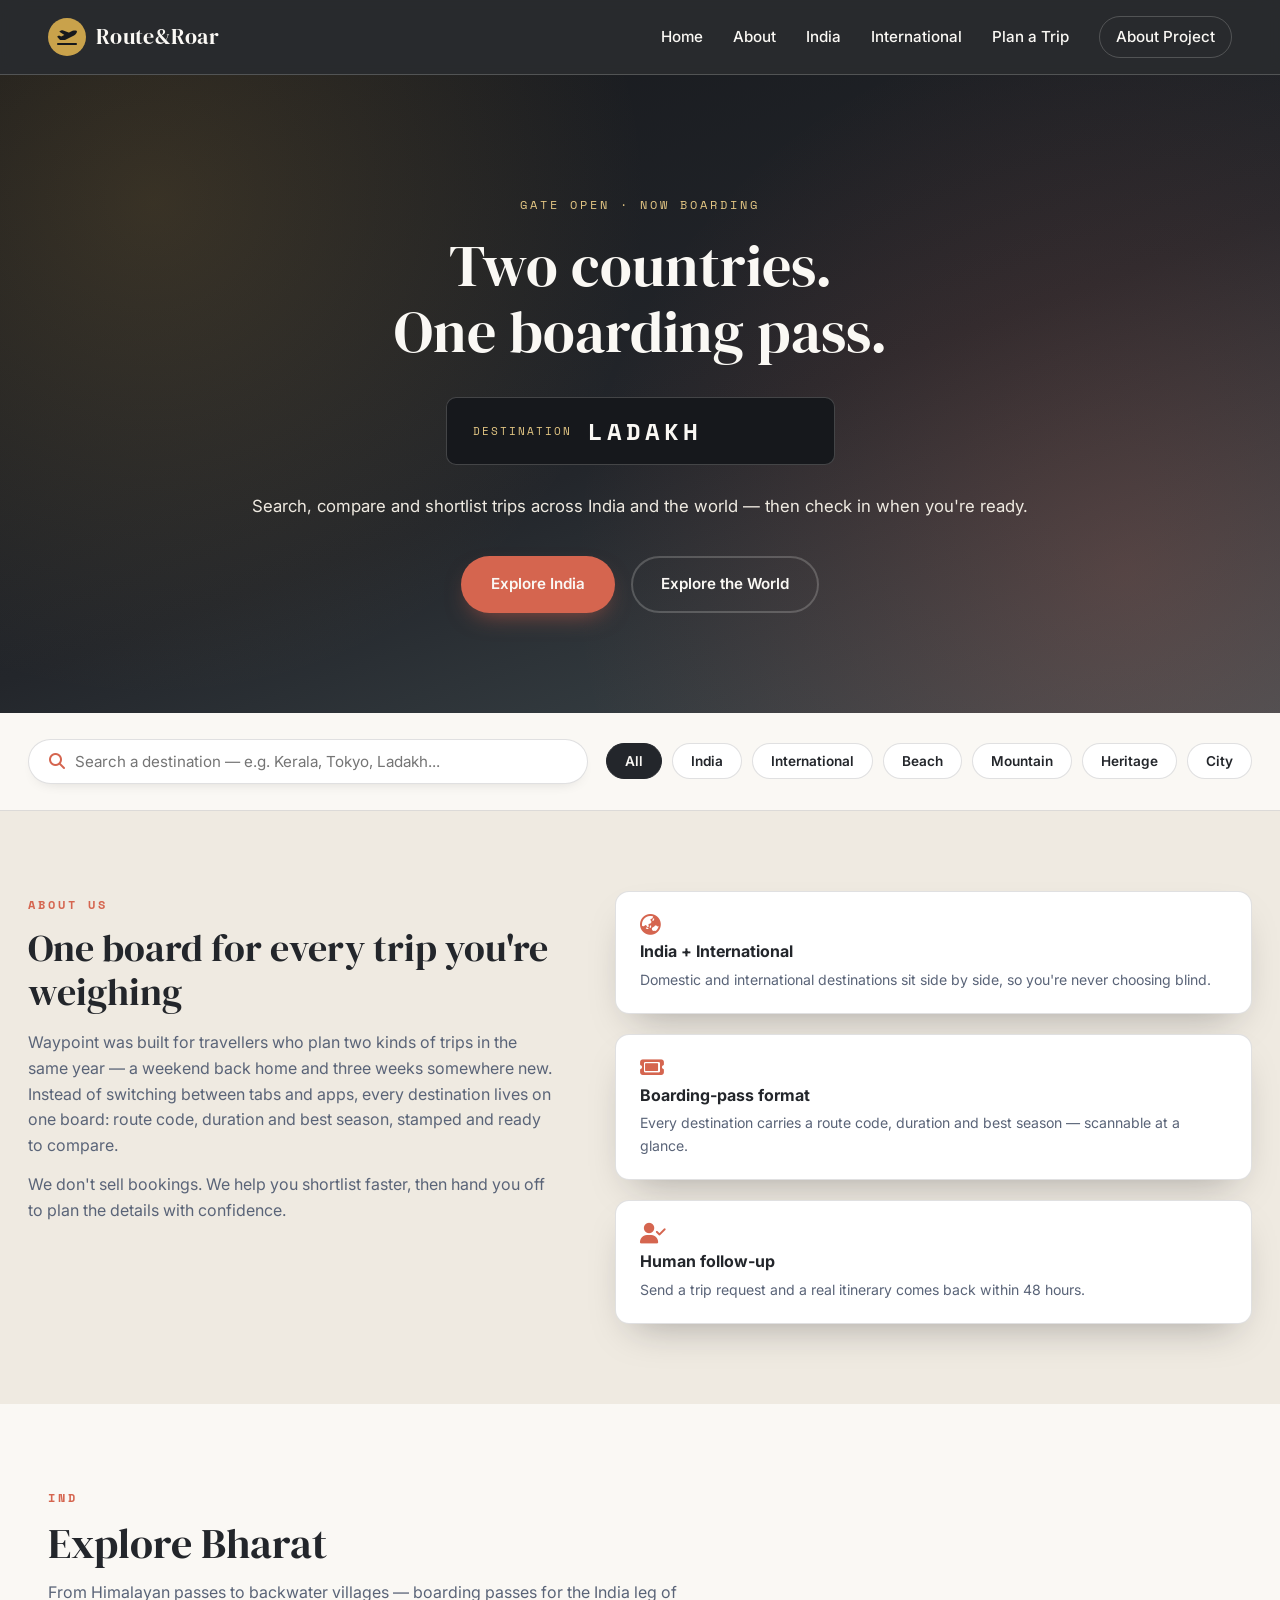
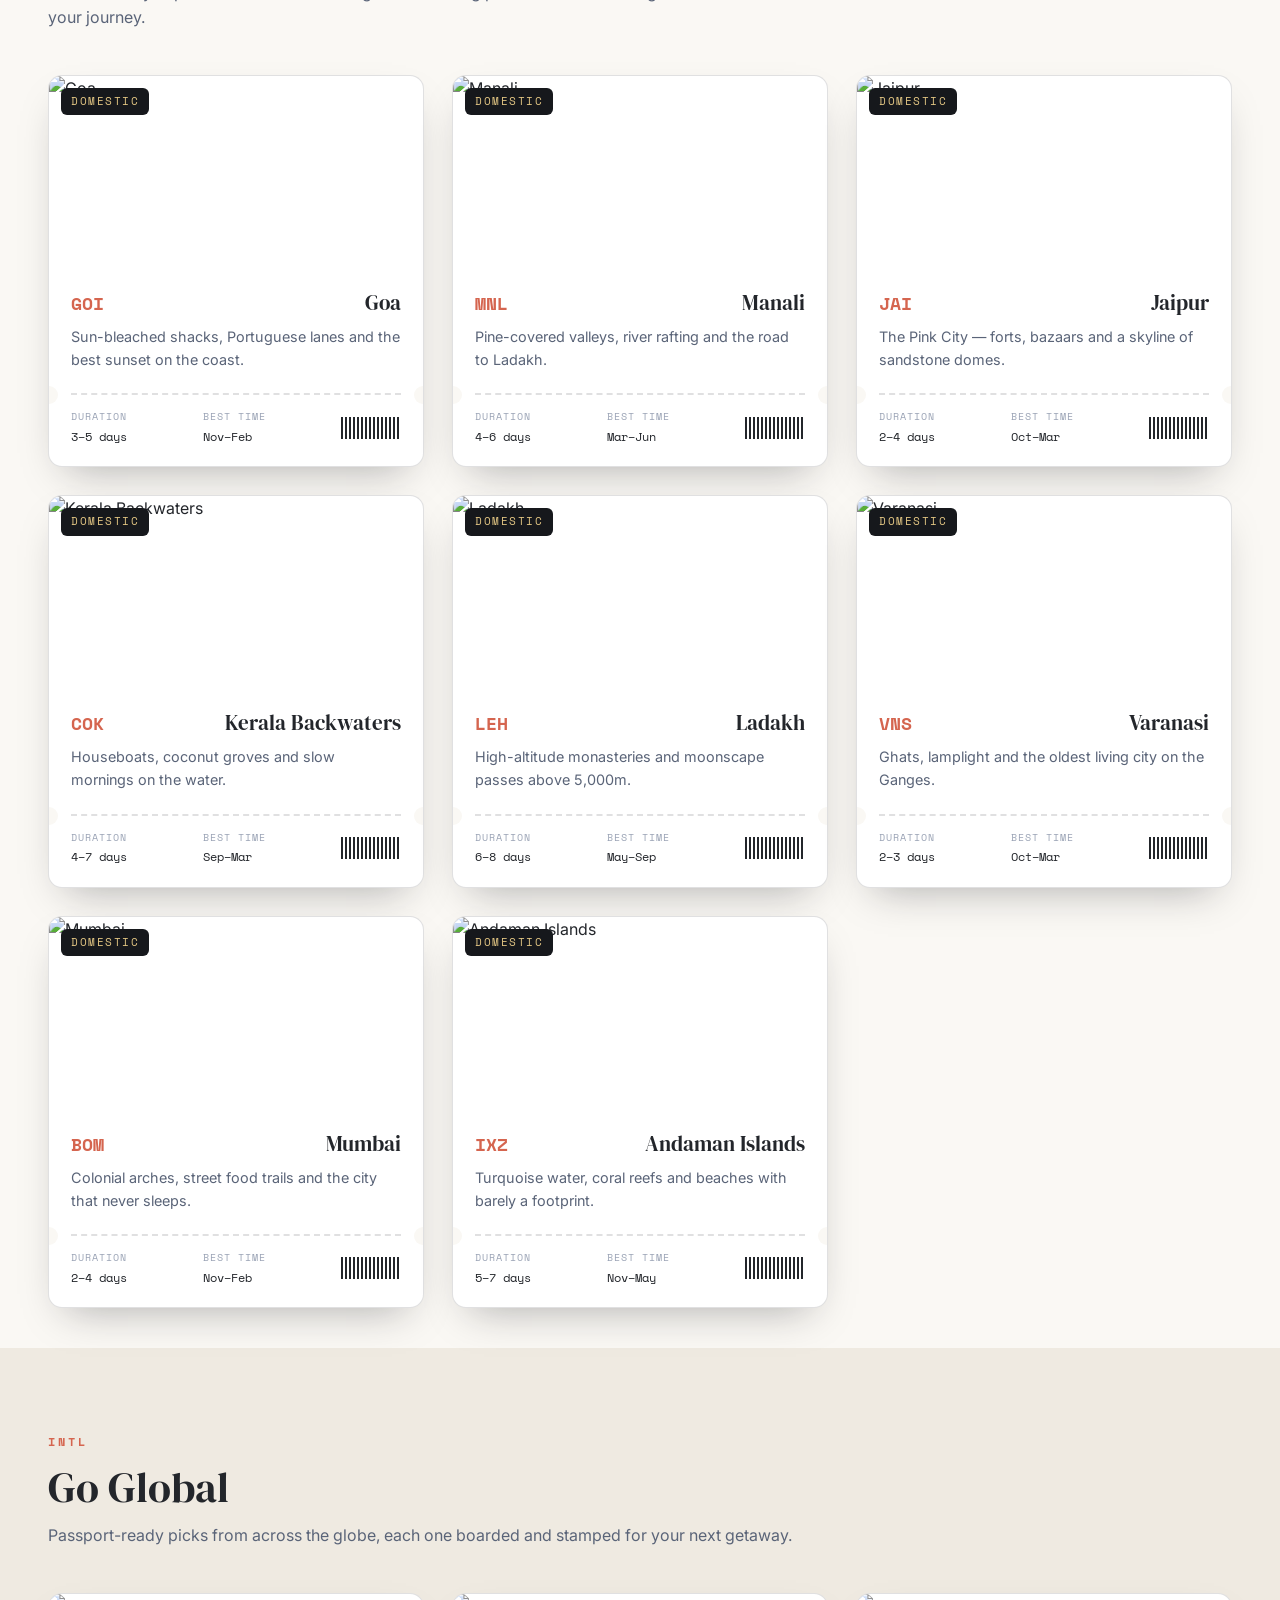
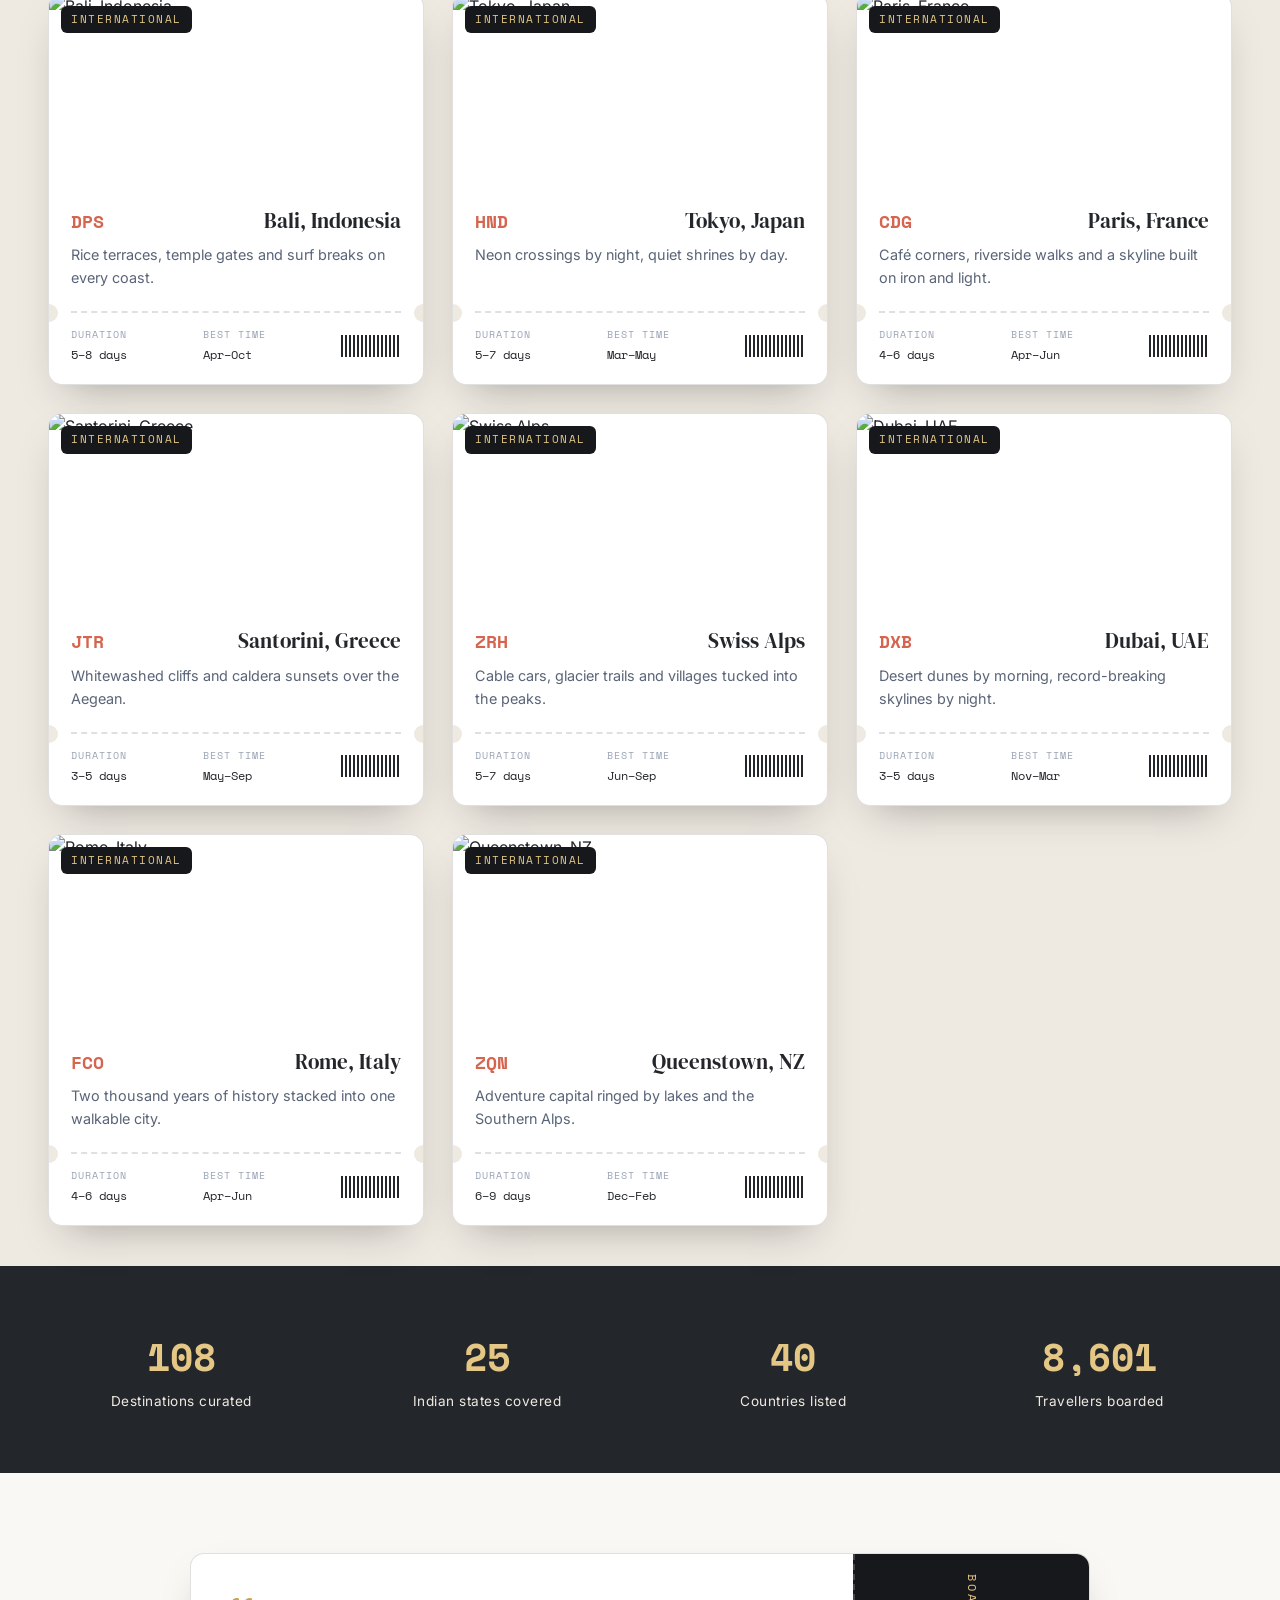
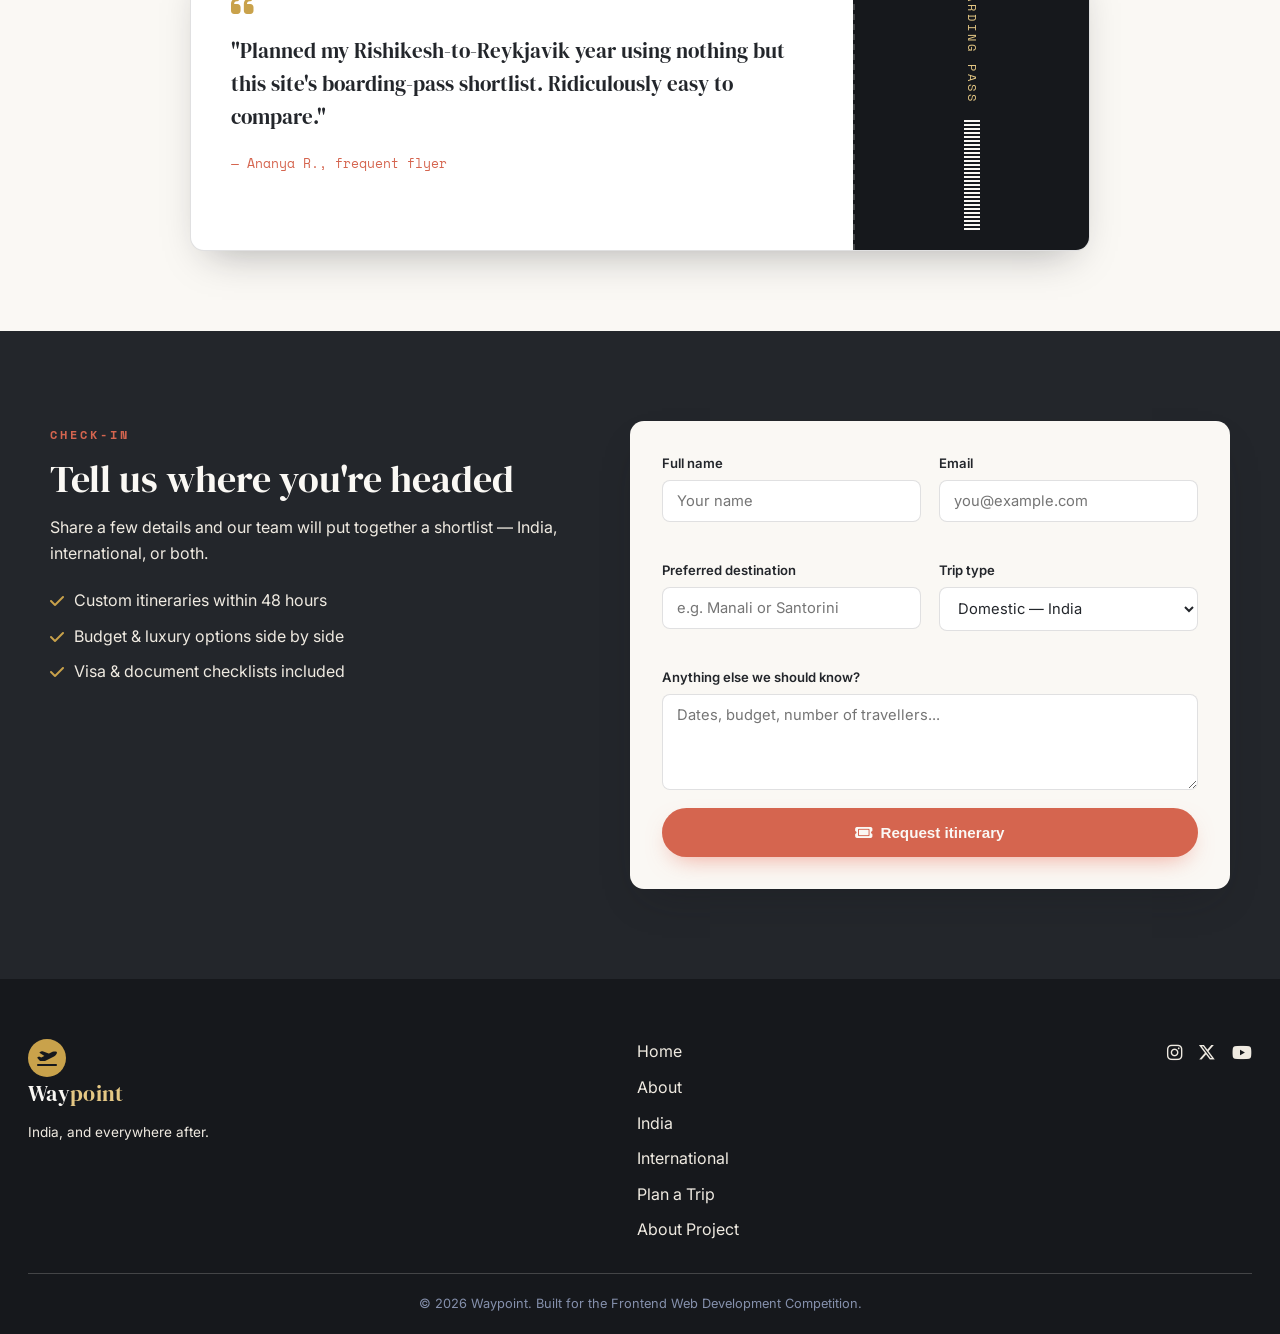
==== index.html @ 9776b711 "Add files via upload" ====
<!DOCTYPE html>
<html lang="en">
<head>
<meta charset="UTF-8">
<meta name="viewport" content="width=device-width, initial-scale=1.0">
<title>Route&Roar — India & Beyond</title>
<link rel="preconnect" href="https://fonts.googleapis.com">
<link href="https://fonts.googleapis.com/css2?family=DM+Serif+Display:ital@0;1&family=Inter:wght@400;500;600;700&family=Space+Mono:wght@400;700&display=swap" rel="stylesheet">
<link rel="stylesheet" href="https://cdnjs.cloudflare.com/ajax/libs/font-awesome/6.5.1/css/all.min.css">
<link rel="stylesheet" href="style.css">
</head>
<body>

<!-- ===== NAV ===== -->
<header class="topbar" id="topbar">
  <div class="topbar-inner">
    <a href="index.html" class="brand">
      <span class="brand-mark"><i class="fa-solid fa-plane-departure"></i></span>
      <span class="brand-text">Route&Roar</em></span>
    </a>
    <nav class="navlinks" id="navlinks">
      <a href="#home">Home</a>
      <a href="#about">About</a>
      <a href="#india">India</a>
      <a href="#international">International</a>
      <a href="#contact">Plan a Trip</a>
      <a href="about.html" class="doc-link">About Project</a>
    </nav>
    <button class="hamburger" id="hamburger" aria-label="Toggle menu">
      <span></span><span></span><span></span>
    </button>
  </div>
</header>

<!-- ===== HERO / SPLIT-FLAP DEPARTURE BOARD ===== -->
<section class="hero" id="home">
  <div class="hero-bg" aria-hidden="true"></div>
  <div class="hero-inner">
    <p class="eyebrow">GATE OPEN &middot; NOW BOARDING</p>
    <h1 class="hero-title">Two countries.<br>One boarding pass.</h1>
    <div class="flap-board" id="flapBoard" aria-live="polite">
      <div class="flap-row">
        <span class="flap-label">DESTINATION</span>
        <span class="flap-word" id="flapWord">GOA</span>
      </div>
    </div>
    <p class="hero-sub">Search, compare and shortlist trips across India and the world — then check in when you're ready.</p>
    <div class="hero-actions">
      <a href="#india" class="btn btn-primary">Explore India</a>
      <a href="#international" class="btn btn-ghost">Explore the World</a>
    </div>
  </div>
</section>

<!-- ===== SEARCH / FILTER STRIP ===== -->
<section class="search-strip">
  <div class="search-inner">
    <div class="search-field">
      <i class="fa-solid fa-magnifying-glass"></i>
      <input type="text" id="searchInput" placeholder="Search a destination — e.g. Kerala, Tokyo, Ladakh...">
    </div>
    <div class="filter-pills" id="filterPills">
      <button class="pill active" data-filter="all">All</button>
      <button class="pill" data-filter="india">India</button>
      <button class="pill" data-filter="international">International</button>
      <button class="pill" data-filter="beach">Beach</button>
      <button class="pill" data-filter="mountain">Mountain</button>
      <button class="pill" data-filter="heritage">Heritage</button>
      <button class="pill" data-filter="city">City</button>
    </div>
  </div>
</section>

<!-- ===== ABOUT ===== -->
<section class="about-section" id="about">
  <div class="about-inner">
    <div class="about-copy reveal">
      <span class="section-code">ABOUT US</span>
      <h2>One board for every trip you're weighing</h2>
      <p>Waypoint was built for travellers who plan two kinds of trips in the same year — a weekend back home and three weeks somewhere new. Instead of switching between tabs and apps, every destination lives on one board: route code, duration and best season, stamped and ready to compare.</p>
      <p>We don't sell bookings. We help you shortlist faster, then hand you off to plan the details with confidence.</p>
    </div>
    <div class="about-cards">
      <div class="about-card reveal">
        <i class="fa-solid fa-earth-asia"></i>
        <h3>India + International</h3>
        <p>Domestic and international destinations sit side by side, so you're never choosing blind.</p>
      </div>
      <div class="about-card reveal">
        <i class="fa-solid fa-ticket"></i>
        <h3>Boarding-pass format</h3>
        <p>Every destination carries a route code, duration and best season — scannable at a glance.</p>
      </div>
      <div class="about-card reveal">
        <i class="fa-solid fa-user-check"></i>
        <h3>Human follow-up</h3>
        <p>Send a trip request and a real itinerary comes back within 48 hours.</p>
      </div>
    </div>
  </div>
</section>

<!-- ===== INDIA SECTION ===== -->
<section class="destinations" id="india">
  <div class="section-head">
    <span class="section-code">IND</span>
    <h2>Explore Bharat</h2>
    <p>From Himalayan passes to backwater villages — boarding passes for the India leg of your journey.</p>
  </div>
  <div class="card-grid" id="indiaGrid"></div>
</section>

<!-- ===== INTERNATIONAL SECTION ===== -->
<section class="destinations alt" id="international">
  <div class="section-head">
    <span class="section-code">INTL</span>
    <h2>Go Global</h2>
    <p>Passport-ready picks from across the globe, each one boarded and stamped for your next getaway.</p>
  </div>
  <div class="card-grid" id="intlGrid"></div>
</section>

<div id="noResults" class="no-results hidden">
  <i class="fa-solid fa-compass"></i>
  <p>No destinations match your search. Try another city, or clear the filters.</p>
</div>

<!-- ===== STATS / WHY US ===== -->
<section class="stats">
  <div class="stat"><span class="stat-num" data-count="120">0</span><span class="stat-label">Destinations curated</span></div>
  <div class="stat"><span class="stat-num" data-count="28">0</span><span class="stat-label">Indian states covered</span></div>
  <div class="stat"><span class="stat-num" data-count="45">0</span><span class="stat-label">Countries listed</span></div>
  <div class="stat"><span class="stat-num" data-count="9500">0</span><span class="stat-label">Travellers boarded</span></div>
</section>

<!-- ===== TESTIMONIAL / TICKET STUB ===== -->
<section class="ticket-stub">
  <div class="stub-card">
    <div class="stub-left">
      <i class="fa-solid fa-quote-left"></i>
      <p>"Planned my Rishikesh-to-Reykjavik year using nothing but this site's boarding-pass shortlist. Ridiculously easy to compare."</p>
      <span class="stub-name">— Ananya R., frequent flyer</span>
    </div>
    <div class="stub-right">
      <span class="stub-code">BOARDING PASS</span>
      <span class="stub-barcode" aria-hidden="true"></span>
    </div>
  </div>
</section>

<!-- ===== CONTACT / TRIP REQUEST FORM ===== -->
<section class="contact" id="contact">
  <div class="contact-inner">
    <div class="contact-copy">
      <span class="section-code">CHECK-IN</span>
      <h2>Tell us where you're headed</h2>
      <p>Share a few details and our team will put together a shortlist — India, international, or both.</p>
      <ul class="contact-points">
        <li><i class="fa-solid fa-check"></i> Custom itineraries within 48 hours</li>
        <li><i class="fa-solid fa-check"></i> Budget &amp; luxury options side by side</li>
        <li><i class="fa-solid fa-check"></i> Visa &amp; document checklists included</li>
      </ul>
    </div>
    <form class="trip-form" id="tripForm" novalidate>
      <div class="form-row">
        <div class="form-group">
          <label for="name">Full name</label>
          <input type="text" id="name" name="name" placeholder="Your name">
          <span class="error-msg" id="nameError"></span>
        </div>
        <div class="form-group">
          <label for="email">Email</label>
          <input type="email" id="email" name="email" placeholder="you@example.com">
          <span class="error-msg" id="emailError"></span>
        </div>
      </div>
      <div class="form-row">
        <div class="form-group">
          <label for="destination">Preferred destination</label>
          <input type="text" id="destination" name="destination" placeholder="e.g. Manali or Santorini">
          <span class="error-msg" id="destinationError"></span>
        </div>
        <div class="form-group">
          <label for="travelType">Trip type</label>
          <select id="travelType" name="travelType">
            <option value="india">Domestic — India</option>
            <option value="international">International</option>
            <option value="both">Both</option>
          </select>
        </div>
      </div>
      <div class="form-group">
        <label for="message">Anything else we should know?</label>
        <textarea id="message" name="message" rows="4" placeholder="Dates, budget, number of travellers..."></textarea>
      </div>
      <button type="submit" class="btn btn-primary btn-wide">
        <i class="fa-solid fa-ticket"></i> Request itinerary
      </button>
      <p class="form-success hidden" id="formSuccess"><i class="fa-solid fa-circle-check"></i> Boarding pass sent — check your inbox!</p>
    </form>
  </div>
</section>

<!-- ===== FOOTER ===== -->
<footer class="site-footer">
  <div class="footer-inner">
    <div class="footer-brand">
      <span class="brand-mark"><i class="fa-solid fa-plane-departure"></i></span>
      <span class="brand-text">Way<em>point</em></span>
      <p>India, and everywhere after.</p>
    </div>
    <div class="footer-links">
      <a href="#home">Home</a>
      <a href="#about">About</a>
      <a href="#india">India</a>
      <a href="#international">International</a>
      <a href="#contact">Plan a Trip</a>
      <a href="about.html">About Project</a>
    </div>
    <div class="footer-social">
      <a href="#" aria-label="Instagram"><i class="fa-brands fa-instagram"></i></a>
      <a href="#" aria-label="Twitter"><i class="fa-brands fa-x-twitter"></i></a>
      <a href="#" aria-label="YouTube"><i class="fa-brands fa-youtube"></i></a>
    </div>
  </div>
  <p class="footer-bottom">&copy; 2026 Waypoint. Built for the Frontend Web Development Competition.</p>
</footer>

<div class="scroll-top" id="scrollTop" aria-label="Scroll to top"><i class="fa-solid fa-arrow-up"></i></div>

<script src="script.js"></script>
</body>
</html>
---- style.css ----
/* =========================================================
   WAYPOINT — Travel Website
   Palette: Indigo navy / Marigold gold / Coral / Cream / Teal
   Type: DM Serif Display (display) + Inter (body) + Space Mono (data)
   ========================================================= */

:root{
  --navy: #23262B;
  --navy-deep: #16181C;
  --gold: #C9A24B;
  --gold-soft: #E4C784;
  --coral: #D5654F;
  --cream: #FAF8F4;
  --cream-dim: #EFEAE1;
  --teal: #55676B;
  --ink: #23262B;
  --line: rgba(35,38,43,0.14);
  --line-light: rgba(250,248,244,0.2);

  --font-display: 'DM Serif Display', serif;
  --font-body: 'Inter', sans-serif;
  --font-mono: 'Space Mono', monospace;

  --radius: 14px;
  --shadow: 0 18px 40px -18px rgba(22,24,28,0.35);
}

*{ box-sizing:border-box; margin:0; padding:0; }
html{ scroll-behavior:smooth; }
body{
  font-family: var(--font-body);
  color: var(--ink);
  background: var(--cream);
  line-height:1.6;
  overflow-x:hidden;
}
img{ max-width:100%; display:block; }
a{ text-decoration:none; color:inherit; }
ul{ list-style:none; }
h1,h2,h3{ font-family: var(--font-display); font-weight:400; line-height:1.15; }

@media (prefers-reduced-motion: reduce){
  *{ animation-duration:0.01ms !important; animation-iteration-count:1 !important; transition-duration:0.01ms !important; scroll-behavior:auto !important; }
}

:focus-visible{ outline:3px solid var(--coral); outline-offset:2px; }

.btn{
  display:inline-flex; align-items:center; gap:8px;
  padding:14px 28px; border-radius:999px; font-weight:600; font-size:0.95rem;
  border:2px solid transparent; cursor:pointer; transition:transform .2s ease, box-shadow .2s ease, background .2s ease;
}
.btn-primary{ background:var(--coral); color:var(--cream); box-shadow:0 10px 24px -10px rgba(232,101,79,0.6); }
.btn-primary:hover{ transform:translateY(-2px); box-shadow:0 16px 30px -12px rgba(232,101,79,0.7); }
.btn-ghost{ background:transparent; border-color:var(--line-light); color:var(--cream); }
.btn-ghost:hover{ background:rgba(250,246,239,0.1); transform:translateY(-2px); }
.btn-wide{ width:100%; justify-content:center; }

/* ===================== NAV ===================== */
.topbar{
  position:sticky; top:0; z-index:100;
  background:rgba(22,24,28,0.92);
  backdrop-filter:blur(10px);
  border-bottom:1px solid var(--line-light);
}
.topbar-inner{
  max-width:1240px; margin:0 auto; padding:16px 28px;
  display:flex; align-items:center; justify-content:space-between;
}
.brand{ display:flex; align-items:center; gap:10px; color:var(--cream); }
.brand-mark{
  width:38px; height:38px; border-radius:50%; background:var(--gold);
  display:flex; align-items:center; justify-content:center; color:var(--navy-deep); font-size:1rem;
}
.brand-text{ font-family:var(--font-display); font-size:1.35rem; letter-spacing:0.3px; }
.brand-text em{ font-style:normal; color:var(--gold-soft); }

.navlinks{ display:flex; align-items:center; gap:30px; }
.navlinks a{ color:var(--cream); font-weight:500; font-size:0.95rem; position:relative; padding:4px 0; }
.navlinks a::after{
  content:""; position:absolute; left:0; bottom:-4px; width:0; height:2px; background:var(--gold);
  transition:width .25s ease;
}
.navlinks a:hover::after{ width:100%; }
.doc-link{
  border:1px solid var(--line-light); border-radius:999px; padding:8px 16px !important;
}
.doc-link::after{ display:none; }
.doc-link:hover{ background:var(--gold); color:var(--navy-deep); border-color:var(--gold); }

.hamburger{
  display:none; flex-direction:column; gap:5px; background:none; border:none; cursor:pointer; padding:6px;
}
.hamburger span{ width:24px; height:2px; background:var(--cream); border-radius:2px; transition:.3s; }
.hamburger.open span:nth-child(1){ transform:translateY(7px) rotate(45deg); }
.hamburger.open span:nth-child(2){ opacity:0; }
.hamburger.open span:nth-child(3){ transform:translateY(-7px) rotate(-45deg); }

/* ===================== HERO ===================== */
.hero{
  position:relative;
  background:linear-gradient(160deg, var(--navy-deep) 0%, var(--navy) 55%, var(--teal) 130%);
  color:var(--cream);
  padding:120px 28px 100px;
  text-align:center;
  overflow:hidden;
}
.hero-bg{
  position:absolute; inset:0;
  background-image:
    radial-gradient(circle at 12% 20%, rgba(217,164,65,0.16), transparent 40%),
    radial-gradient(circle at 88% 78%, rgba(232,101,79,0.18), transparent 45%);
  pointer-events:none;
}
.hero-inner{ position:relative; max-width:820px; margin:0 auto; }
.eyebrow{
  font-family:var(--font-mono); letter-spacing:3px; font-size:0.75rem; color:var(--gold-soft);
  margin-bottom:18px;
}
.hero-title{ font-size:clamp(2.2rem, 5.5vw, 3.6rem); margin-bottom:32px; }

.flap-board{
  display:flex; justify-content:center; margin:0 auto 28px;
}
.flap-row{
  display:inline-flex; align-items:center; gap:16px;
  background:var(--navy-deep); border:1px solid var(--line-light);
  border-radius:10px; padding:14px 26px;
}
.flap-label{ font-family:var(--font-mono); font-size:0.7rem; letter-spacing:2px; color:var(--gold-soft); }
.flap-word{
  font-family:var(--font-mono); font-size:1.5rem; font-weight:700; letter-spacing:4px; color:var(--cream);
  min-width:220px; text-align:left; display:inline-block;
}
.hero-sub{ font-size:1.05rem; color:var(--cream-dim); margin-bottom:36px; }
.hero-actions{ display:flex; gap:16px; justify-content:center; flex-wrap:wrap; }

/* ===================== SEARCH STRIP ===================== */
.search-strip{
  background:var(--cream); border-bottom:1px solid var(--line);
  padding:26px 28px; position:sticky; top:70px; z-index:90;
}
.search-inner{ max-width:1240px; margin:0 auto; display:flex; flex-wrap:wrap; gap:18px; align-items:center; justify-content:space-between; }
.search-field{
  display:flex; align-items:center; gap:10px; background:#fff;
  border:1px solid var(--line); border-radius:999px; padding:12px 20px; flex:1; min-width:260px;
  box-shadow:0 6px 16px -12px rgba(22,24,28,0.3);
}
.search-field i{ color:var(--coral); }
.search-field input{ border:none; outline:none; font-family:var(--font-body); font-size:0.95rem; width:100%; background:transparent; color:var(--ink); }

.filter-pills{ display:flex; gap:10px; flex-wrap:wrap; }
.pill{
  font-family:var(--font-body); font-size:0.85rem; font-weight:600; padding:9px 18px; border-radius:999px;
  border:1px solid var(--line); background:#fff; color:var(--navy); cursor:pointer; transition:.2s ease;
}
.pill:hover{ border-color:var(--gold); }
.pill.active{ background:var(--navy); color:var(--cream); border-color:var(--navy); }

/* ===================== ABOUT ===================== */
.about-section{ background:var(--cream-dim); padding:80px 28px; }
.about-inner{
  max-width:1240px; margin:0 auto; display:grid; grid-template-columns:1fr 1.2fr; gap:56px; align-items:start;
}
.about-copy h2{ font-size:clamp(1.8rem,3.2vw,2.4rem); margin:10px 0 16px; color:var(--navy); }
.about-copy p{ color:#5A6478; margin-bottom:14px; }
.about-cards{ display:grid; gap:20px; }
.about-card{
  background:#fff; border:1px solid var(--line); border-radius:var(--radius); padding:22px 24px;
  box-shadow:var(--shadow); display:flex; flex-direction:column; gap:8px;
}
.about-card i{ color:var(--coral); font-size:1.3rem; }
.about-card h3{ font-family:var(--font-body); font-size:1rem; font-weight:700; color:var(--navy); }
.about-card p{ font-size:0.88rem; color:#5A6478; }

/* ===================== DESTINATIONS ===================== */
.destinations{ max-width:1240px; margin:0 auto; padding:80px 28px 40px; }
.destinations.alt{ background:var(--cream-dim); max-width:none; padding-left:0; padding-right:0; }
.destinations.alt .section-head,
.destinations.alt .card-grid{ max-width:1240px; margin-left:auto; margin-right:auto; padding-left:28px; padding-right:28px; }

.section-head{ max-width:640px; margin-bottom:44px; }
.section-code{
  font-family:var(--font-mono); font-size:0.75rem; letter-spacing:3px; color:var(--coral); font-weight:700;
}
.section-head h2{ font-size:clamp(1.8rem,3.5vw,2.6rem); margin:10px 0 12px; color:var(--navy); }
.section-head p{ color:#5A6478; }

.card-grid{
  display:grid; grid-template-columns:repeat(auto-fill, minmax(300px,1fr)); gap:28px;
}

/* Boarding pass card — signature element */
.pass-card{
  background:#fff; border-radius:var(--radius); overflow:hidden; box-shadow:var(--shadow);
  border:1px solid var(--line); display:flex; flex-direction:column;
  transition:transform .3s ease, box-shadow .3s ease;
}
.pass-card:hover{ transform:translateY(-6px); box-shadow:0 26px 50px -20px rgba(22,24,28,0.4); }
.pass-photo{ position:relative; height:190px; overflow:hidden; }
.pass-photo img{ width:100%; height:100%; object-fit:cover; transition:transform .5s ease; }
.pass-card:hover .pass-photo img{ transform:scale(1.08); }
.pass-tag{
  position:absolute; top:12px; left:12px; background:var(--navy-deep); color:var(--gold-soft);
  font-family:var(--font-mono); font-size:0.68rem; letter-spacing:1.5px; padding:5px 10px; border-radius:6px;
}
.pass-body{ padding:20px 22px 8px; flex:1; }
.pass-route{ display:flex; align-items:baseline; justify-content:space-between; margin-bottom:6px; }
.pass-code{ font-family:var(--font-mono); font-weight:700; color:var(--coral); font-size:1.1rem; }
.pass-city{ font-family:var(--font-display); font-size:1.3rem; color:var(--navy); }
.pass-desc{ font-size:0.9rem; color:#5A6478; margin-bottom:14px; }

.pass-perf{
  position:relative; height:0; border-top:2px dashed var(--line); margin:0 22px;
}
.pass-perf::before,.pass-perf::after{
  content:""; position:absolute; top:-9px; width:18px; height:18px; border-radius:50%; background:var(--cream);
}
.pass-perf::before{ left:-31px; }
.pass-perf::after{ right:-31px; }
.destinations.alt .pass-perf::before,
.destinations.alt .pass-perf::after{ background:var(--cream-dim); }

.pass-stub{
  display:flex; align-items:center; justify-content:space-between; padding:14px 22px 20px;
  font-family:var(--font-mono); font-size:0.75rem; color:var(--navy);
}
.pass-stub .stub-item{ display:flex; flex-direction:column; gap:2px; }
.pass-stub .stub-item span:first-child{ color:#9AA3B5; letter-spacing:1px; font-size:0.62rem; }
.pass-barcode{
  width:60px; height:22px;
  background:repeating-linear-gradient(90deg, var(--navy) 0 2px, transparent 2px 4px);
}

.no-results{ text-align:center; padding:60px 20px; color:#8A93A6; }
.no-results i{ font-size:2rem; color:var(--coral); margin-bottom:12px; display:block; }
.hidden{ display:none !important; }

/* ===================== STATS ===================== */
.stats{
  background:var(--navy); color:var(--cream);
  display:grid; grid-template-columns:repeat(auto-fit,minmax(180px,1fr));
  text-align:center; padding:60px 28px;
}
.stat-num{ display:block; font-family:var(--font-mono); font-size:2.4rem; font-weight:700; color:var(--gold-soft); }
.stat-label{ font-size:0.85rem; color:var(--cream-dim); letter-spacing:0.5px; }

/* ===================== TICKET STUB / TESTIMONIAL ===================== */
.ticket-stub{ padding:80px 28px; background:var(--cream); display:flex; justify-content:center; }
.stub-card{
  max-width:900px; width:100%; display:flex; background:#fff; border-radius:var(--radius); overflow:hidden;
  box-shadow:var(--shadow); border:1px solid var(--line);
}
.stub-left{ padding:40px; flex:3; }
.stub-left i{ color:var(--gold); font-size:1.6rem; margin-bottom:14px; }
.stub-left p{ font-family:var(--font-display); font-size:1.3rem; color:var(--navy); margin-bottom:16px; }
.stub-name{ font-family:var(--font-mono); font-size:0.8rem; color:var(--coral); }
.stub-right{
  flex:1; background:var(--navy-deep); color:var(--cream); display:flex; flex-direction:column;
  align-items:center; justify-content:center; gap:16px; padding:20px;
  border-left:2px dashed var(--line-light);
}
.stub-code{ writing-mode:vertical-rl; font-family:var(--font-mono); letter-spacing:3px; font-size:0.75rem; color:var(--gold-soft); }
.stub-barcode{ width:16px; height:110px; background:repeating-linear-gradient(180deg, var(--cream) 0 2px, transparent 2px 4px); }

/* ===================== CONTACT / FORM ===================== */
.contact{ background:var(--navy); color:var(--cream); padding:90px 28px; }
.contact-inner{
  max-width:1180px; margin:0 auto; display:grid; grid-template-columns:1fr 1.1fr; gap:60px; align-items:start;
}
.contact-copy h2{ font-size:clamp(1.8rem,3vw,2.4rem); margin:10px 0 14px; }
.contact-copy p{ color:var(--cream-dim); margin-bottom:22px; }
.contact-points li{ display:flex; align-items:center; gap:10px; margin-bottom:10px; color:var(--cream-dim); }
.contact-points i{ color:var(--gold); }

.trip-form{
  background:var(--cream); color:var(--ink); border-radius:var(--radius); padding:32px; box-shadow:var(--shadow);
}
.form-row{ display:grid; grid-template-columns:1fr 1fr; gap:18px; }
.form-group{ margin-bottom:18px; display:flex; flex-direction:column; gap:6px; }
.form-group label{ font-size:0.82rem; font-weight:600; color:var(--navy); }
.form-group input, .form-group select, .form-group textarea{
  border:1.5px solid var(--line); border-radius:8px; padding:11px 14px; font-family:var(--font-body);
  font-size:0.92rem; background:#fff; color:var(--ink); transition:border-color .2s ease;
}
.form-group input:focus, .form-group select:focus, .form-group textarea:focus{ border-color:var(--coral); }
.form-group input.invalid, .form-group textarea.invalid{ border-color:#D64545; }
.error-msg{ font-size:0.75rem; color:#D64545; min-height:14px; }
.form-success{
  margin-top:14px; text-align:center; color:var(--teal); font-weight:600; display:flex; align-items:center; justify-content:center; gap:8px;
}

/* ===================== FOOTER ===================== */
.site-footer{ background:var(--navy-deep); color:var(--cream-dim); padding:60px 28px 20px; }
.footer-inner{
  max-width:1240px; margin:0 auto; display:flex; flex-wrap:wrap; gap:40px; justify-content:space-between;
  padding-bottom:30px; border-bottom:1px solid var(--line-light);
}
.footer-brand{ max-width:260px; }
.footer-brand .brand-text{ color:var(--cream); }
.footer-brand p{ margin-top:10px; font-size:0.85rem; }
.footer-links{ display:flex; flex-direction:column; gap:10px; }
.footer-links a:hover{ color:var(--gold-soft); }
.footer-social{ display:flex; gap:16px; font-size:1.1rem; }
.footer-social a:hover{ color:var(--gold-soft); }
.footer-bottom{ text-align:center; font-size:0.8rem; padding-top:20px; color:#8590AC; }

/* ===================== SCROLL TOP ===================== */
.scroll-top{
  position:fixed; bottom:26px; right:26px; width:44px; height:44px; border-radius:50%;
  background:var(--coral); color:#fff; display:flex; align-items:center; justify-content:center;
  cursor:pointer; opacity:0; pointer-events:none; transition:opacity .3s ease, transform .3s ease;
  box-shadow:var(--shadow); z-index:80;
}
.scroll-top.show{ opacity:1; pointer-events:auto; }
.scroll-top:hover{ transform:translateY(-3px); }

/* ===================== ANIMATIONS ===================== */
.reveal{ opacity:0; transform:translateY(24px); transition:opacity .6s ease, transform .6s ease; }
.reveal.in{ opacity:1; transform:translateY(0); }

/* ===================== ABOUT / DOCUMENTATION PAGE ===================== */
.doc-hero{
  background:linear-gradient(160deg, var(--navy-deep) 0%, var(--navy) 60%, var(--teal) 130%);
  color:var(--cream); padding:100px 28px 70px; text-align:center;
}
.doc-hero .eyebrow{ margin-bottom:16px; }
.doc-hero h1{ font-size:clamp(2rem,4.5vw,3rem); margin-bottom:14px; }
.doc-hero p{ color:var(--cream-dim); max-width:640px; margin:0 auto; }

.doc-wrap{ max-width:960px; margin:0 auto; padding:70px 28px 100px; }
.doc-section{ margin-bottom:64px; }
.doc-section:last-child{ margin-bottom:0; }
.doc-kicker{
  font-family:var(--font-mono); font-size:0.72rem; letter-spacing:3px; color:var(--coral); font-weight:700;
  display:flex; align-items:center; gap:10px; margin-bottom:12px;
}
.doc-kicker::after{ content:""; flex:1; height:1px; background:var(--line); }
.doc-section h2{ font-size:1.7rem; color:var(--navy); margin-bottom:16px; }
.doc-section p{ color:#4A536A; margin-bottom:14px; }
.doc-grid-2{ display:grid; grid-template-columns:1fr 1fr; gap:24px; }

.info-card{
  background:#fff; border:1px solid var(--line); border-radius:var(--radius); padding:22px 24px; box-shadow:var(--shadow);
}
.info-card h3{ font-family:var(--font-body); font-size:0.95rem; font-weight:700; color:var(--navy); margin-bottom:6px; }
.info-card .tag{
  display:inline-block; font-family:var(--font-mono); font-size:0.68rem; letter-spacing:1.5px;
  background:var(--cream-dim); color:var(--teal); padding:4px 10px; border-radius:6px; margin-bottom:10px;
}

.feature-checklist{ display:grid; grid-template-columns:repeat(auto-fill,minmax(220px,1fr)); gap:12px; }
.feature-checklist li{
  display:flex; align-items:center; gap:10px; background:#fff; border:1px solid var(--line);
  border-radius:10px; padding:12px 14px; font-size:0.9rem;
}
.feature-checklist i{ color:var(--teal); }

.stack-groups{ display:grid; grid-template-columns:repeat(auto-fit,minmax(220px,1fr)); gap:20px; }
.stack-groups h3{ font-size:0.85rem; color:var(--coral); font-family:var(--font-mono); letter-spacing:1.5px; margin-bottom:10px; }
.stack-groups ul li{ padding:5px 0; border-bottom:1px dashed var(--line); font-size:0.92rem; }

.team-table{ width:100%; border-collapse:collapse; background:#fff; border-radius:var(--radius); overflow:hidden; box-shadow:var(--shadow); }
.team-table th, .team-table td{ text-align:left; padding:14px 16px; font-size:0.88rem; border-bottom:1px solid var(--line); }
.team-table th{ background:var(--navy); color:var(--cream); font-family:var(--font-mono); font-size:0.72rem; letter-spacing:1.5px; }
.team-table tr:last-child td{ border-bottom:none; }

.contribution-grid{ display:grid; grid-template-columns:repeat(auto-fit,minmax(260px,1fr)); gap:20px; }
.contribution-card{ background:#fff; border:1px solid var(--line); border-radius:var(--radius); padding:20px 22px; box-shadow:var(--shadow); }
.contribution-card h3{ color:var(--navy); font-size:1rem; margin-bottom:10px; }
.contribution-card ul li{ display:flex; gap:8px; font-size:0.88rem; padding:4px 0; color:#4A536A; }
.contribution-card ul li i{ color:var(--gold); margin-top:4px; }

.timeline{ border-left:2px solid var(--line); padding-left:24px; display:flex; flex-direction:column; gap:22px; }
.timeline-item{ position:relative; }
.timeline-item::before{
  content:""; position:absolute; left:-30px; top:4px; width:10px; height:10px; border-radius:50%; background:var(--coral);
}
.timeline-item h4{ font-size:0.95rem; color:var(--navy); margin-bottom:4px; }
.timeline-item p{ font-size:0.88rem; margin-bottom:0; }

.outcome-tags{ display:flex; flex-wrap:wrap; gap:10px; }
.outcome-tags span{
  background:var(--cream-dim); color:var(--navy); font-size:0.82rem; padding:8px 14px; border-radius:999px; border:1px solid var(--line);
}

.feedback-box{ background:#fff; border:1px solid var(--line); border-left:4px solid var(--gold); border-radius:0 var(--radius) var(--radius) 0; padding:22px 24px; box-shadow:var(--shadow); }

.screenshot-grid{ display:grid; grid-template-columns:repeat(auto-fit,minmax(220px,1fr)); gap:18px; }
.screenshot-placeholder{
  aspect-ratio:16/10; border:2px dashed var(--line); border-radius:var(--radius); background:var(--cream-dim);
  display:flex; flex-direction:column; align-items:center; justify-content:center; gap:8px; color:#8A93A6; font-size:0.85rem;
}
.screenshot-placeholder i{ font-size:1.6rem; color:var(--coral); }

.link-buttons{ display:flex; gap:16px; flex-wrap:wrap; }
.link-card{
  display:flex; align-items:center; gap:12px; background:#fff; border:1px solid var(--line); border-radius:var(--radius);
  padding:16px 20px; box-shadow:var(--shadow); flex:1; min-width:240px;
}
.link-card i{ font-size:1.3rem; color:var(--coral); }
.link-card div span{ display:block; font-size:0.72rem; color:#8A93A6; letter-spacing:1px; font-family:var(--font-mono); }
.link-card div a{ font-weight:600; color:var(--navy); word-break:break-all; font-size:0.9rem; }
.link-card div a:hover{ color:var(--coral); }

.declaration-box{
  background:var(--navy); color:var(--cream-dim); border-radius:var(--radius); padding:26px 28px; font-size:0.92rem;
}
.declaration-box strong{ color:var(--gold-soft); }

/* ===================== RESPONSIVE ===================== */
@media (max-width:900px){
  .contact-inner{ grid-template-columns:1fr; }
  .about-inner{ grid-template-columns:1fr; }
  .doc-grid-2{ grid-template-columns:1fr; }
  .stub-card{ flex-direction:column; }
  .stub-right{ flex-direction:row; border-left:none; border-top:2px dashed var(--line-light); padding:16px; }
  .stub-code{ writing-mode:horizontal-tb; }
  .stub-barcode{ width:110px; height:16px; background:repeating-linear-gradient(90deg, var(--cream) 0 2px, transparent 2px 4px); }
}

@media (max-width:760px){
  .navlinks{
    position:fixed; top:70px; left:0; right:0; background:var(--navy-deep);
    flex-direction:column; align-items:flex-start; gap:0; padding:10px 28px 20px;
    transform:translateY(-120%); transition:transform .3s ease; border-bottom:1px solid var(--line-light);
  }
  .navlinks.open{ transform:translateY(0); }
  .navlinks a{ width:100%; padding:14px 0; border-bottom:1px solid var(--line-light); }
  .doc-link{ margin-top:10px; text-align:center; }
  .hamburger{ display:flex; }
  .search-strip{ top:64px; }
  .form-row{ grid-template-columns:1fr; }
}

@media (max-width:520px){
  .flap-word{ font-size:1.1rem; min-width:150px; }
  .hero{ padding:100px 20px 80px; }
  .destinations{ padding:60px 20px 20px; }
  .destinations.alt .section-head, .destinations.alt .card-grid{ padding-left:20px; padding-right:20px; }
}
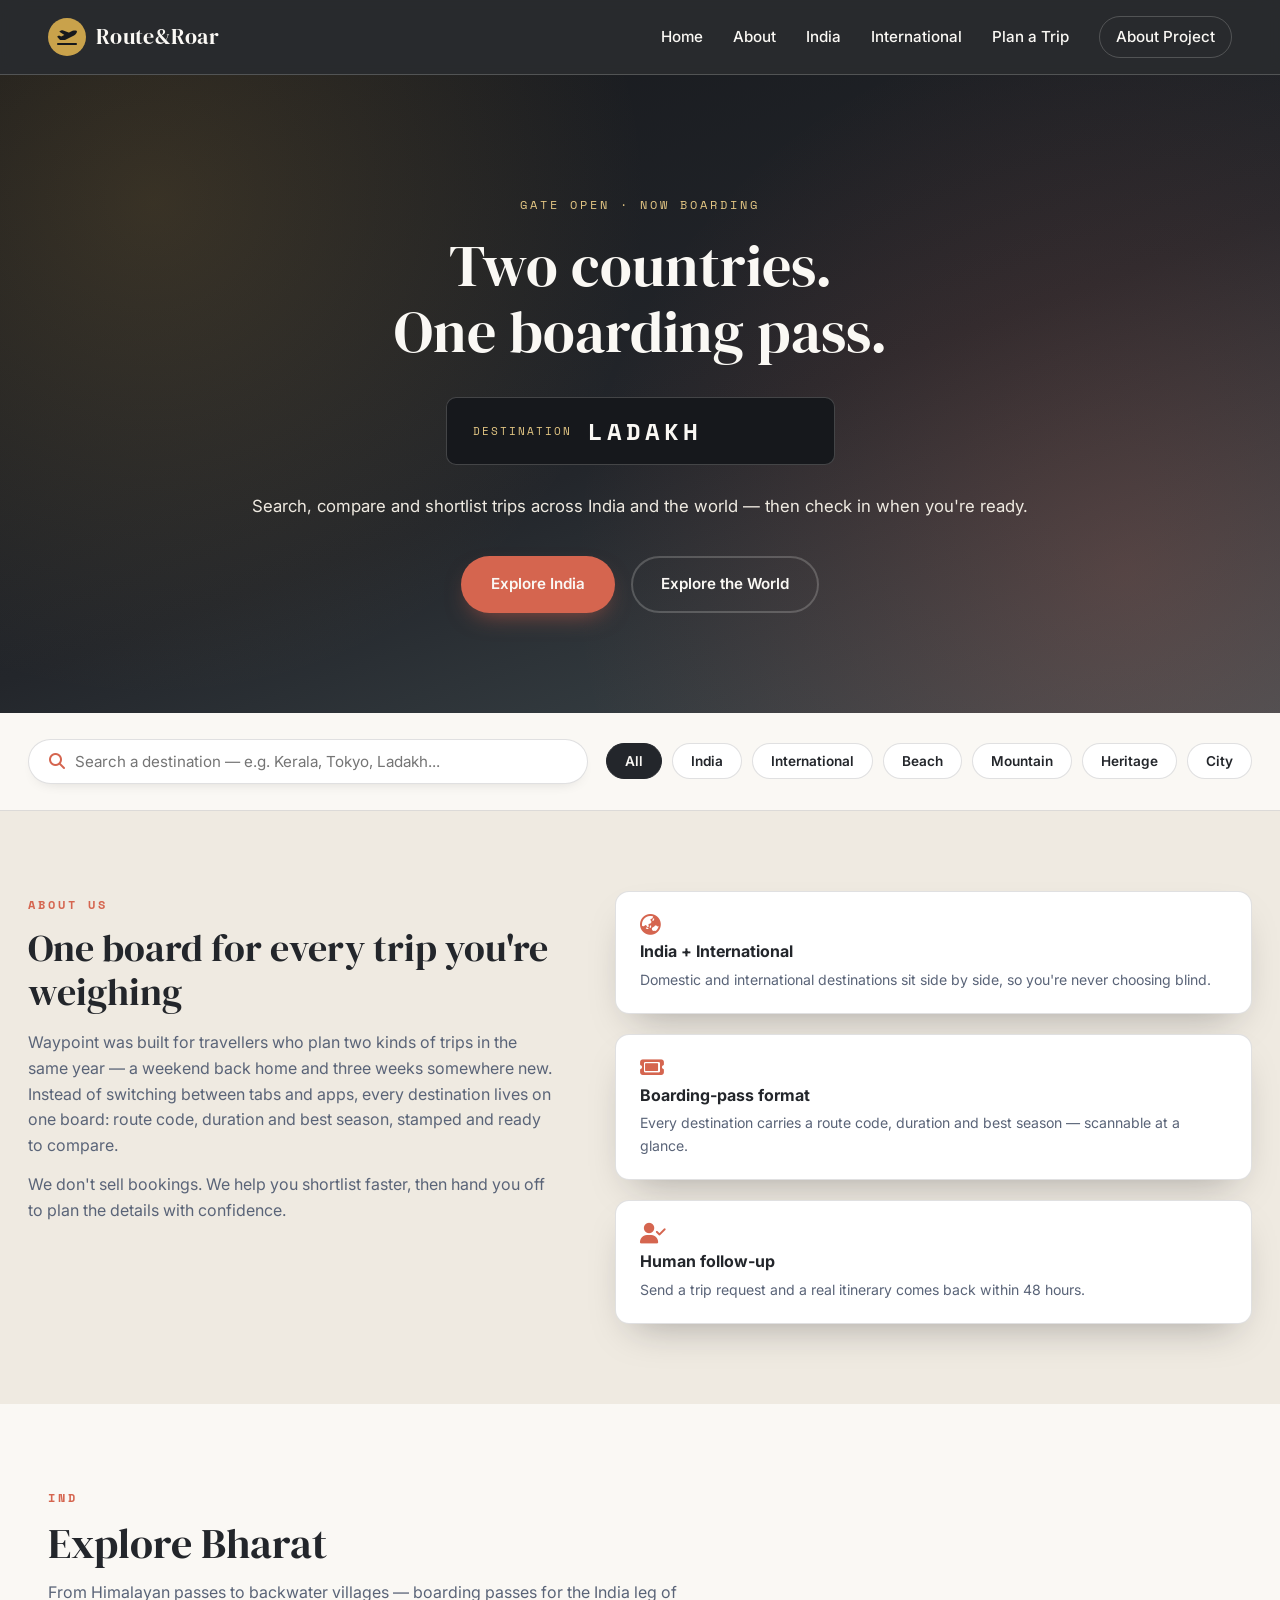
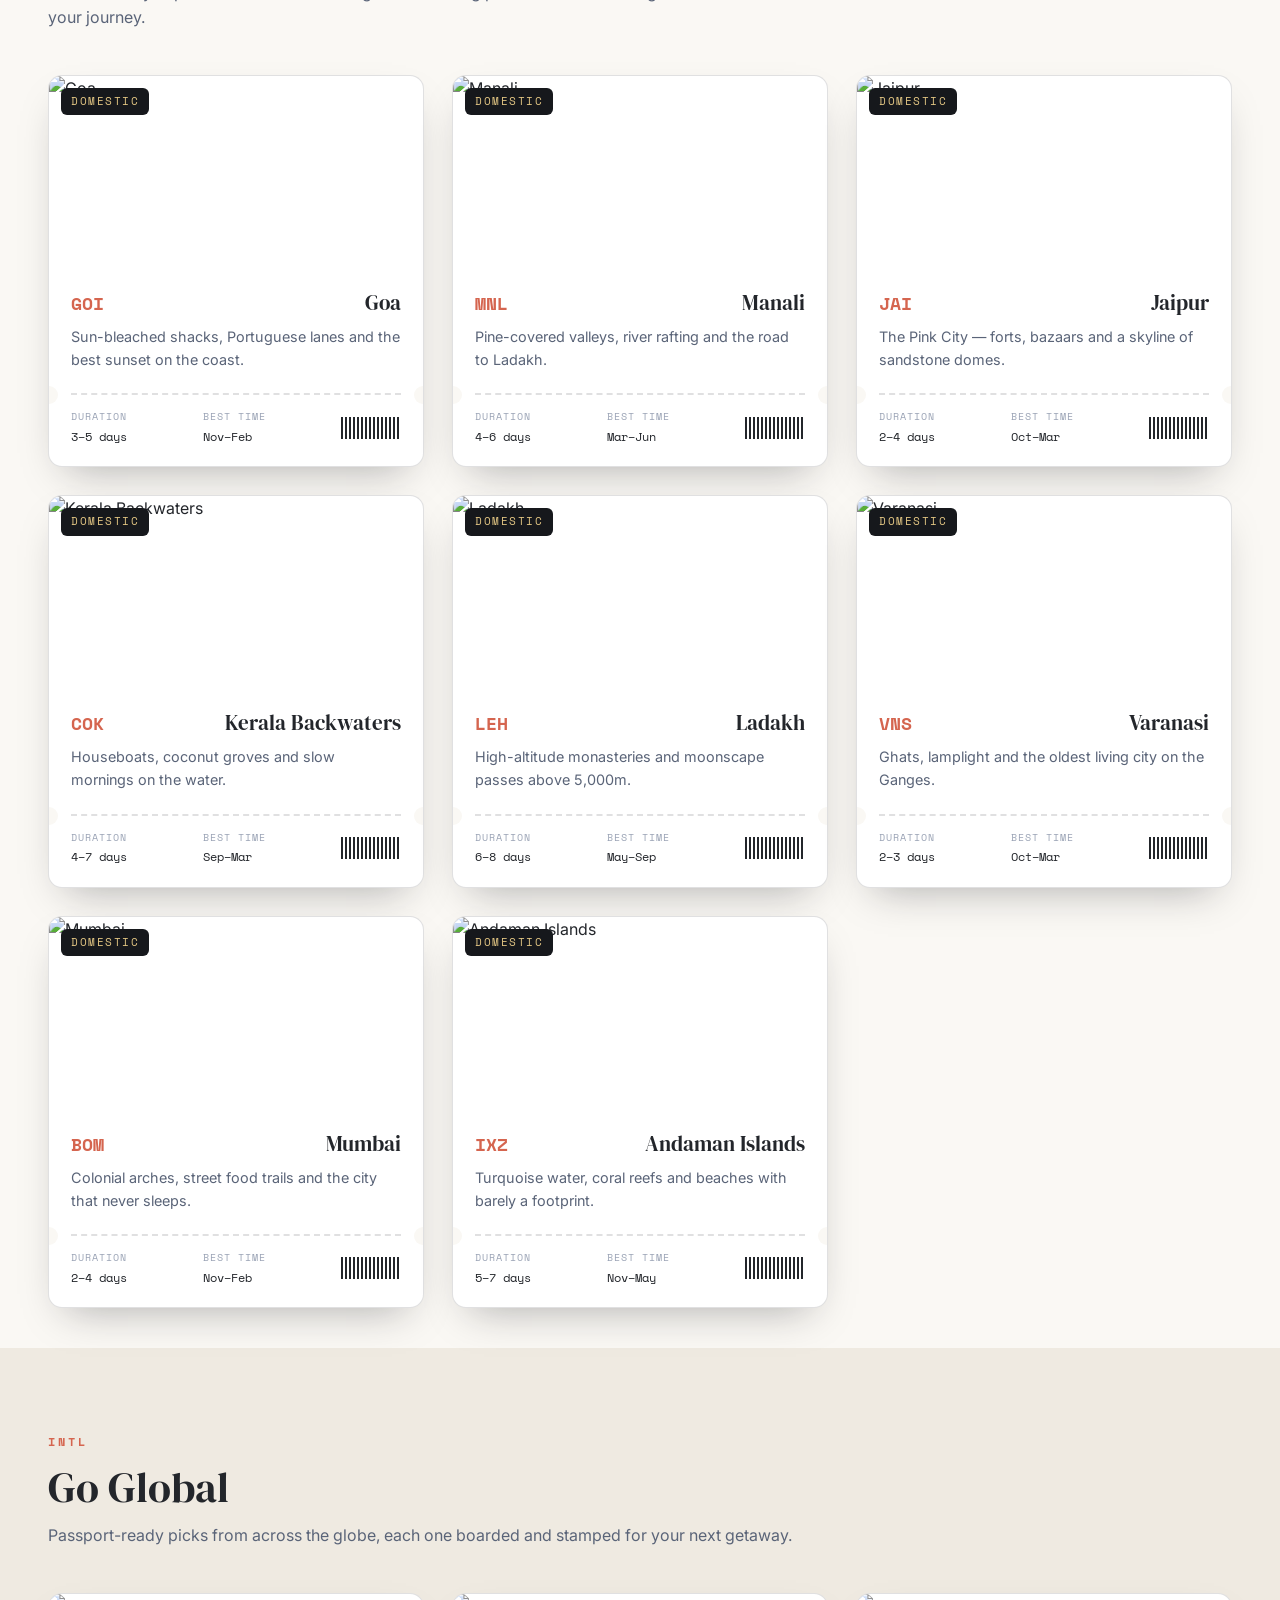
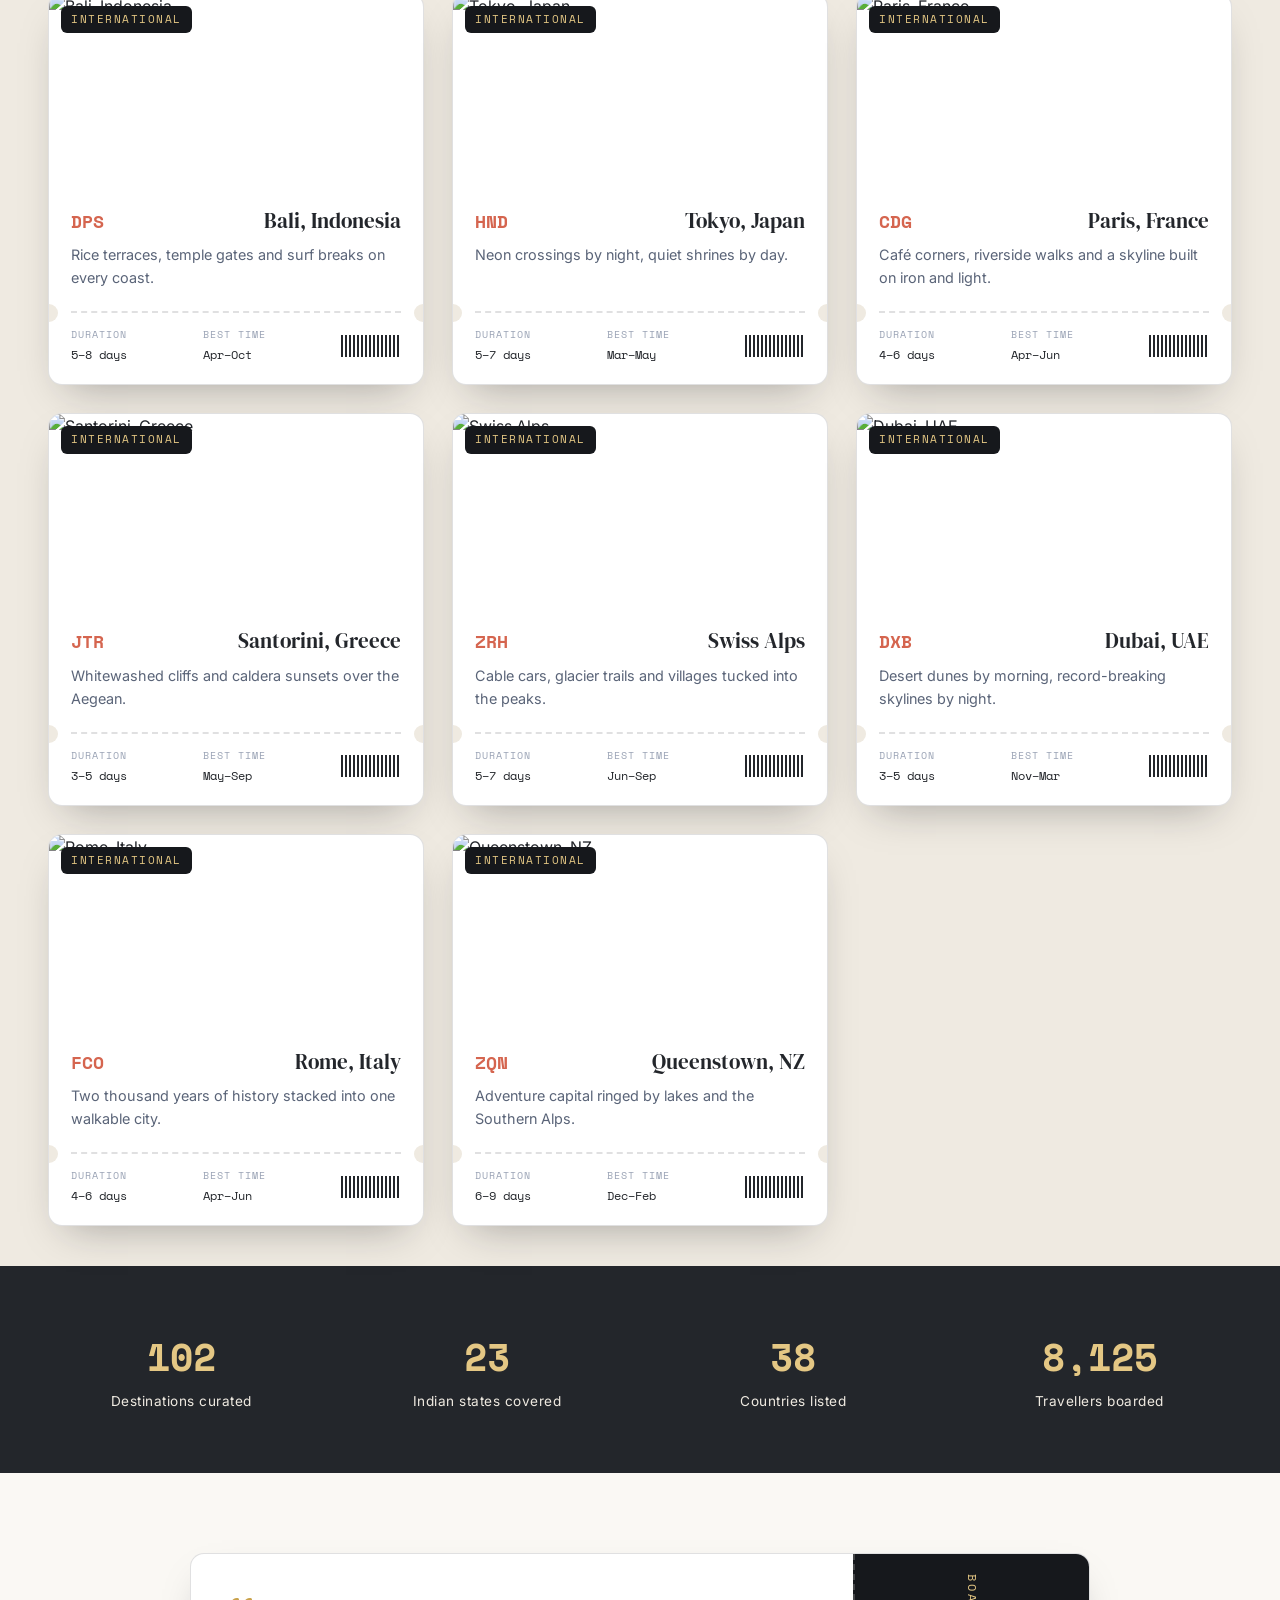
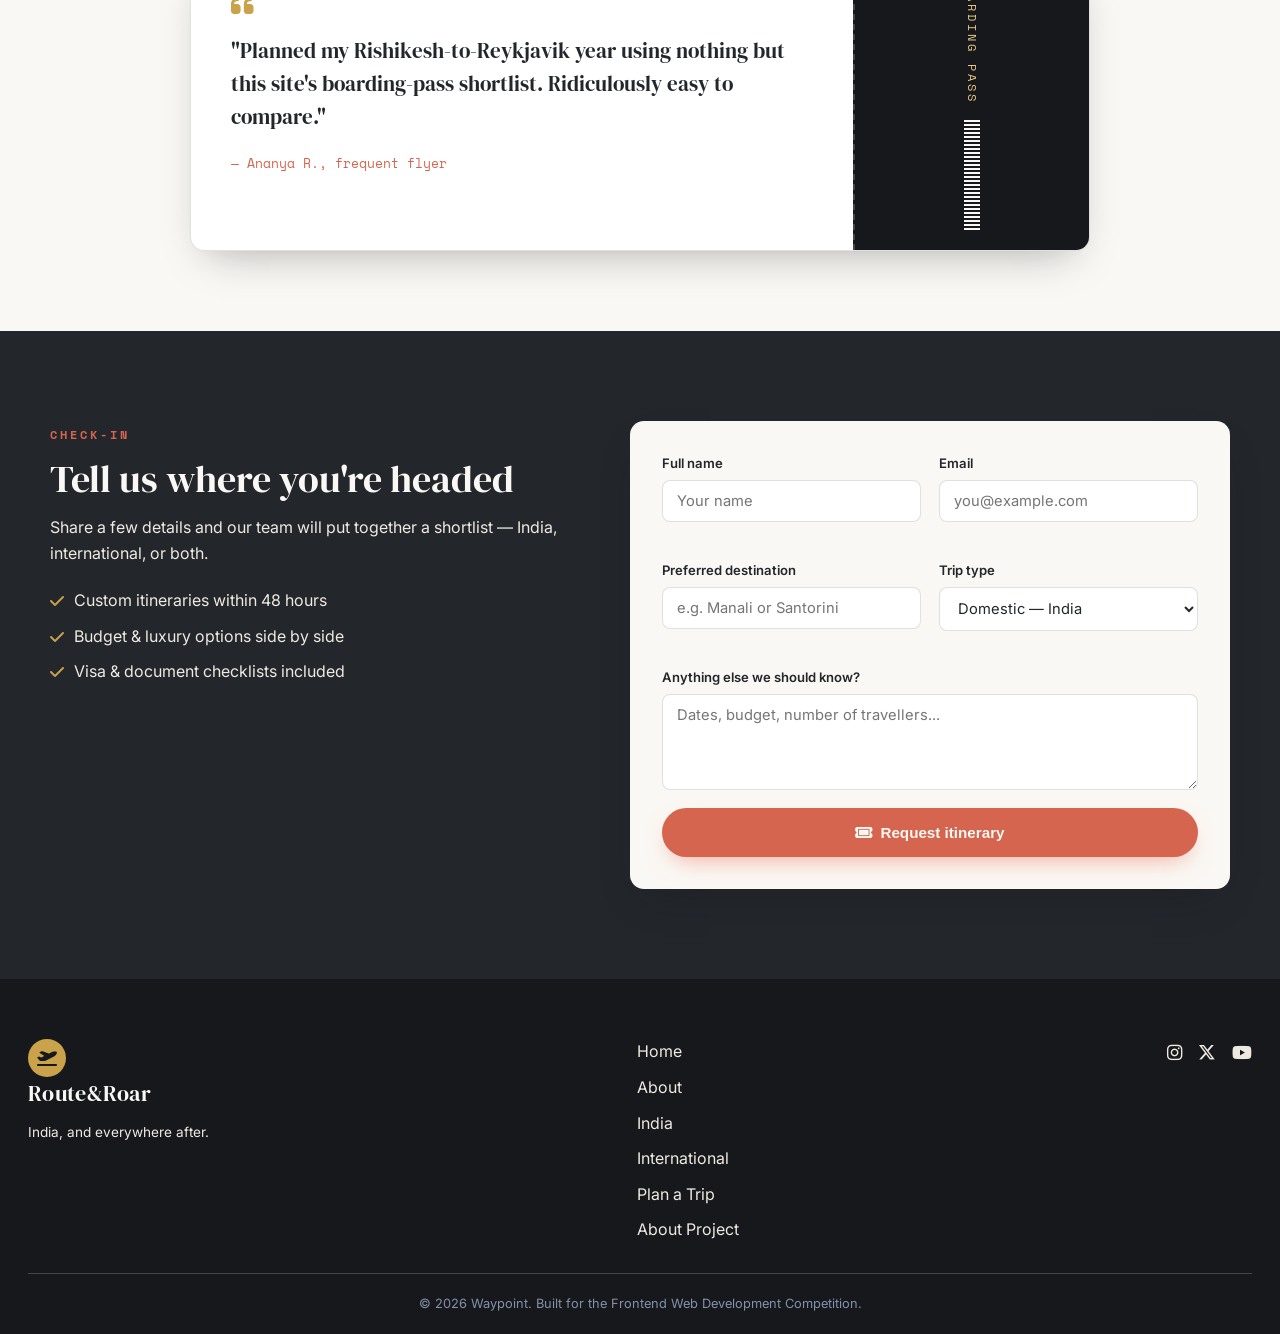
==== commit 8873556f: "Fix HTML encoding issues in index.html" ====
--- a/index.html
+++ b/index.html
@@ -206,7 +206,7 @@
   <div class="footer-inner">
     <div class="footer-brand">
       <span class="brand-mark"><i class="fa-solid fa-plane-departure"></i></span>
-      <span class="brand-text">Way<em>point</em></span>
+      <span class="brand-text">Route&Roar</em></span>
       <p>India, and everywhere after.</p>
     </div>
     <div class="footer-links">
@@ -230,4 +230,4 @@
 
 <script src="script.js"></script>
 </body>
-</html>+</html>
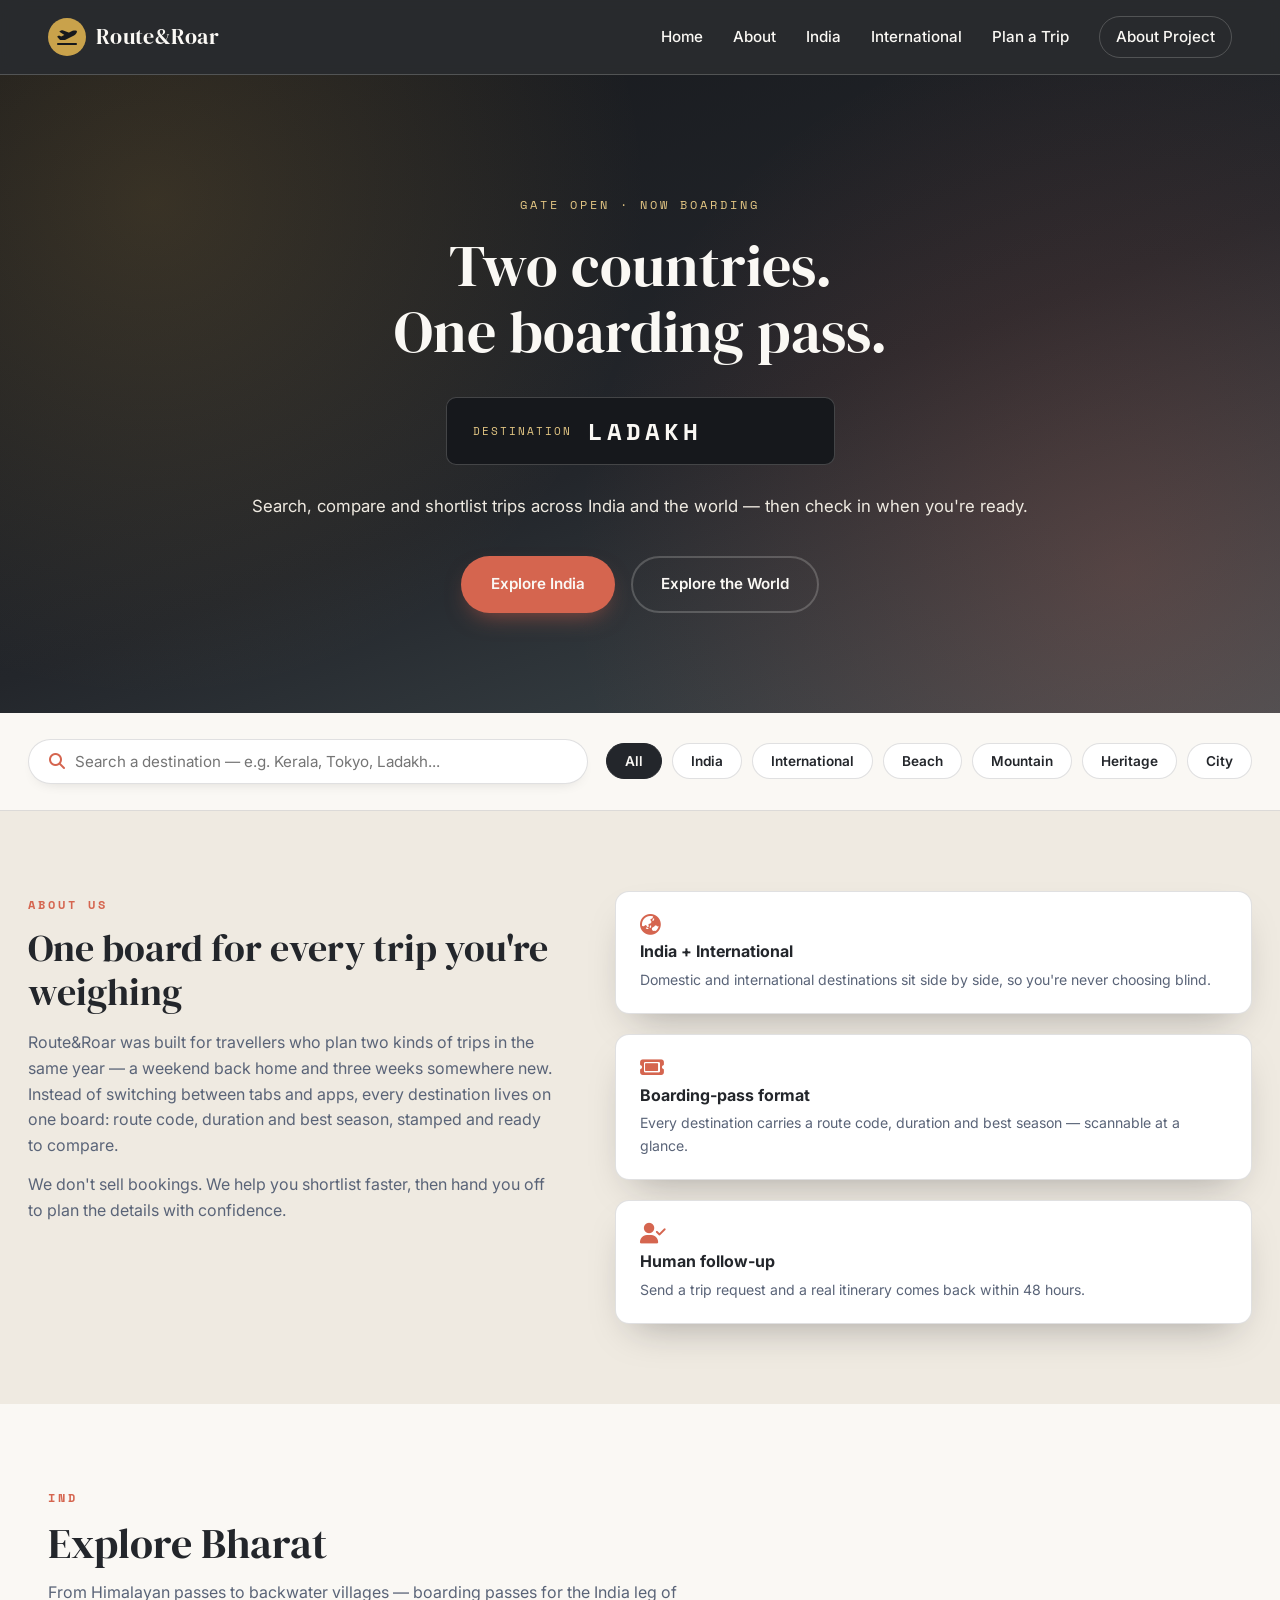
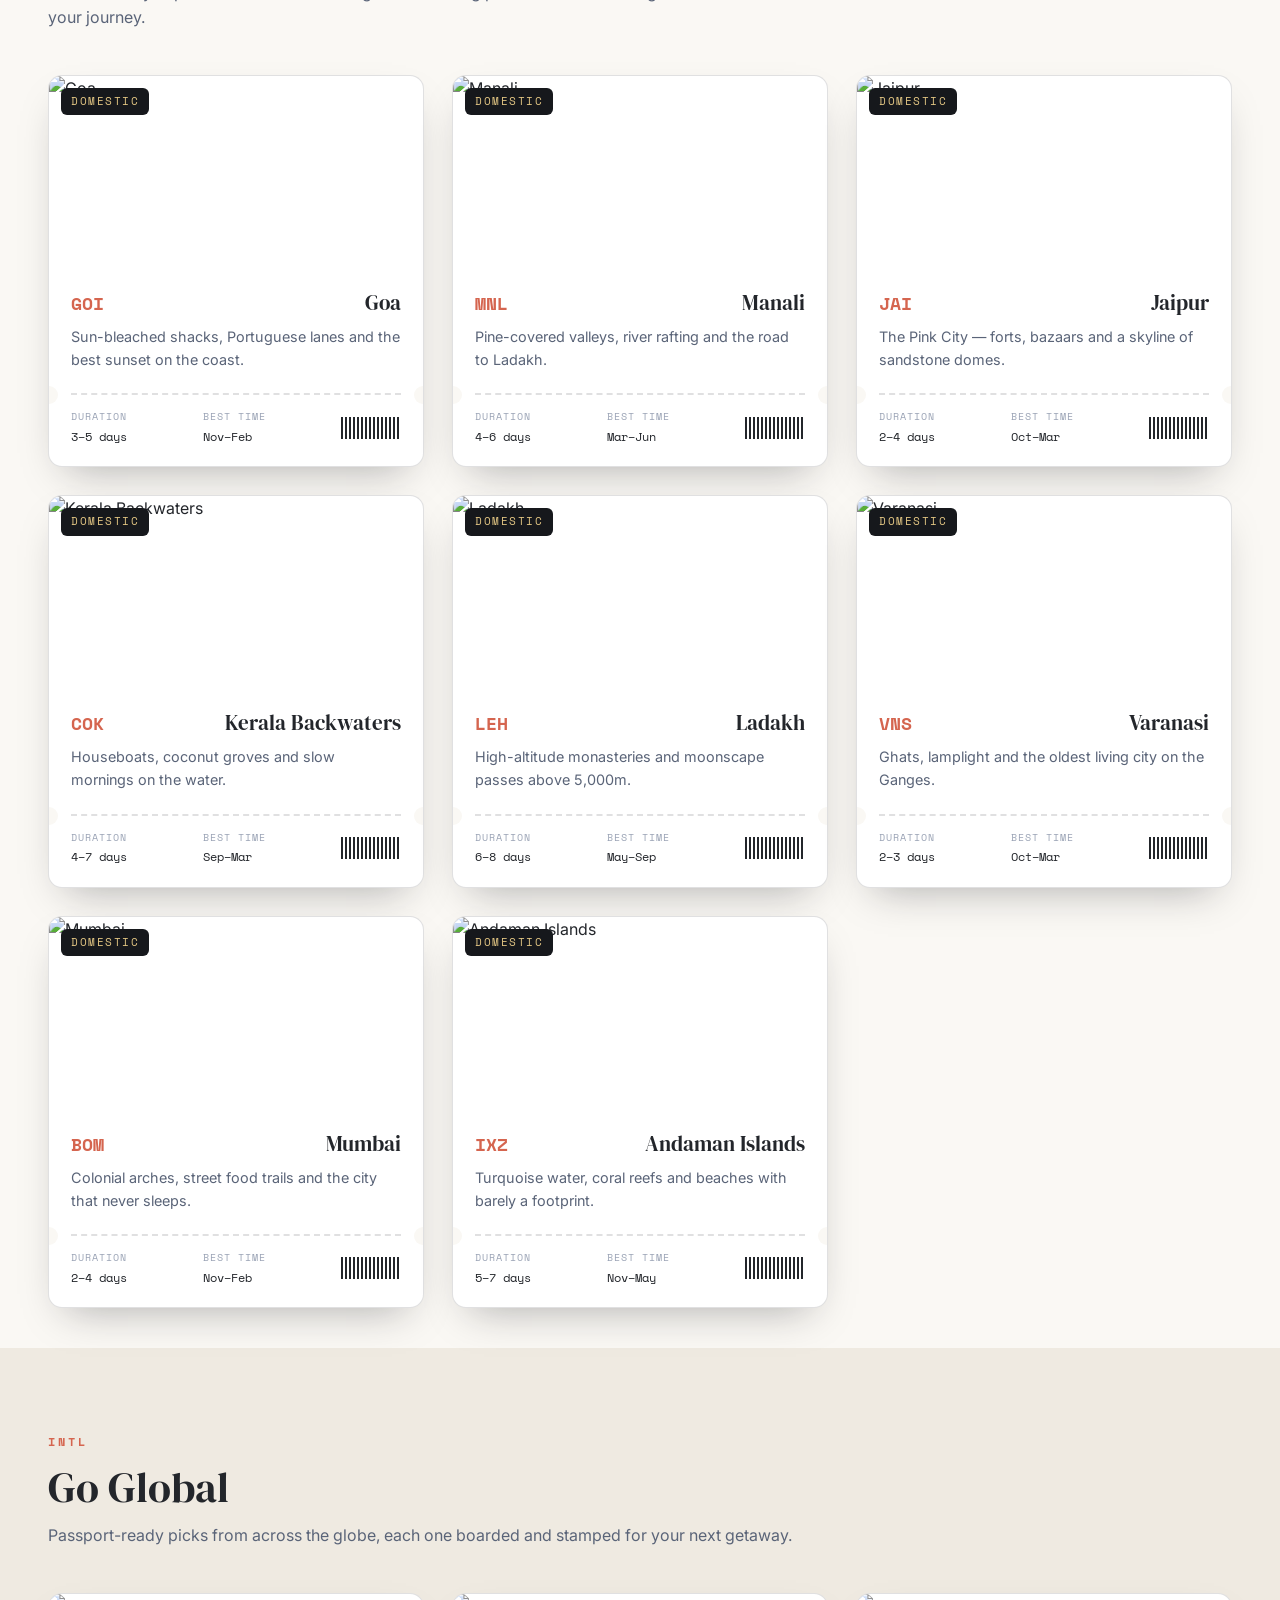
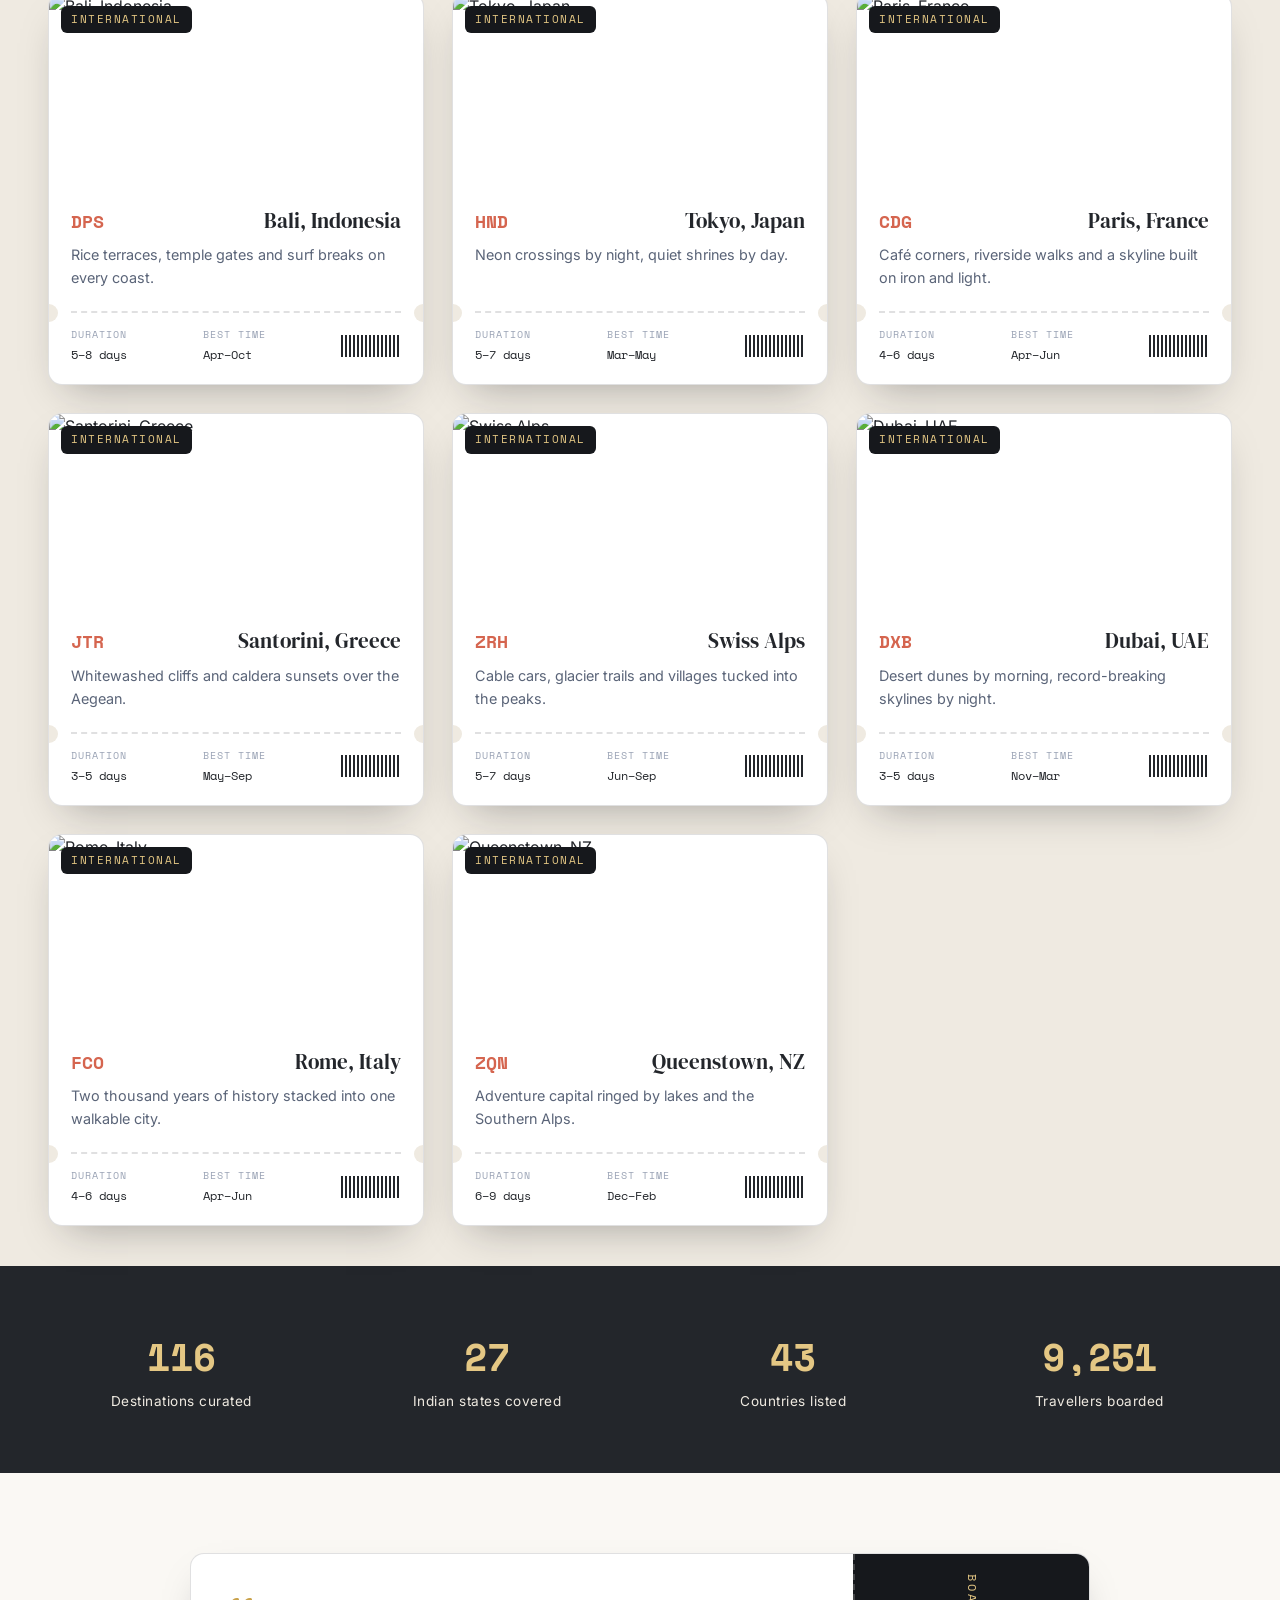
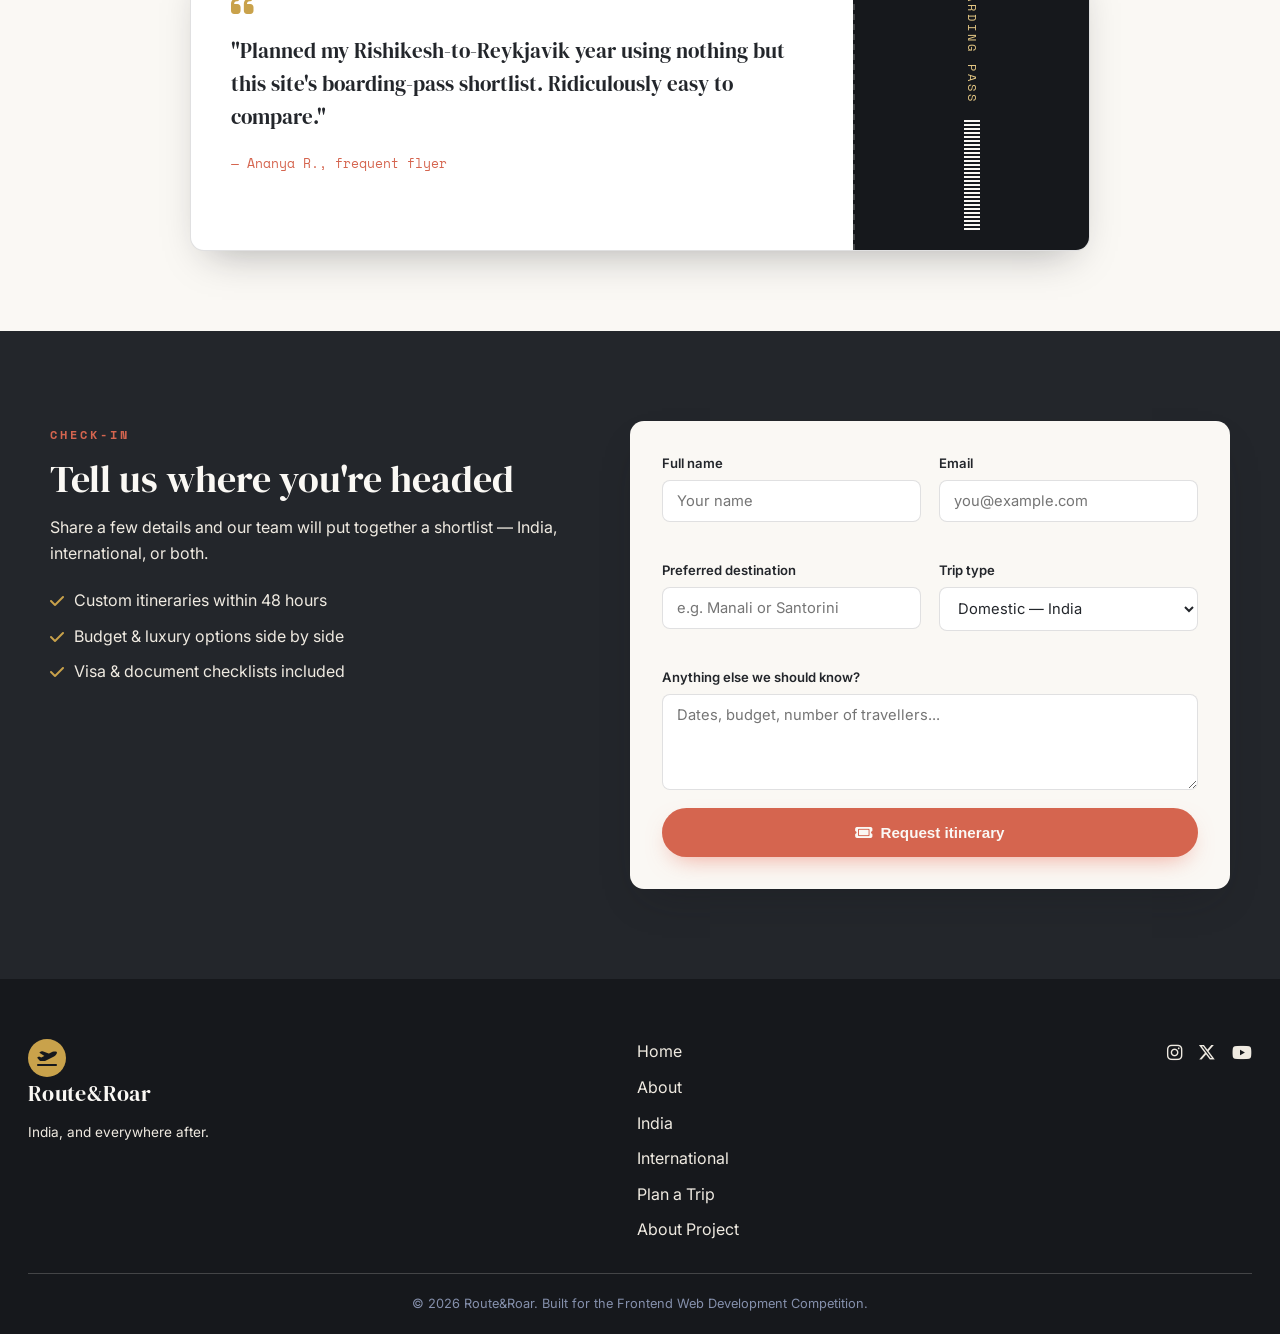
==== commit 555118d8: "Fix HTML encoding issues in index.html" ====
--- a/index.html
+++ b/index.html
@@ -77,7 +77,7 @@
     <div class="about-copy reveal">
       <span class="section-code">ABOUT US</span>
       <h2>One board for every trip you're weighing</h2>
-      <p>Waypoint was built for travellers who plan two kinds of trips in the same year — a weekend back home and three weeks somewhere new. Instead of switching between tabs and apps, every destination lives on one board: route code, duration and best season, stamped and ready to compare.</p>
+      <p>Route&Roar was built for travellers who plan two kinds of trips in the same year — a weekend back home and three weeks somewhere new. Instead of switching between tabs and apps, every destination lives on one board: route code, duration and best season, stamped and ready to compare.</p>
       <p>We don't sell bookings. We help you shortlist faster, then hand you off to plan the details with confidence.</p>
     </div>
     <div class="about-cards">
@@ -223,7 +223,7 @@
       <a href="#" aria-label="YouTube"><i class="fa-brands fa-youtube"></i></a>
     </div>
   </div>
-  <p class="footer-bottom">&copy; 2026 Waypoint. Built for the Frontend Web Development Competition.</p>
+  <p class="footer-bottom">&copy; 2026 Route&Roar. Built for the Frontend Web Development Competition.</p>
 </footer>
 
 <div class="scroll-top" id="scrollTop" aria-label="Scroll to top"><i class="fa-solid fa-arrow-up"></i></div>
